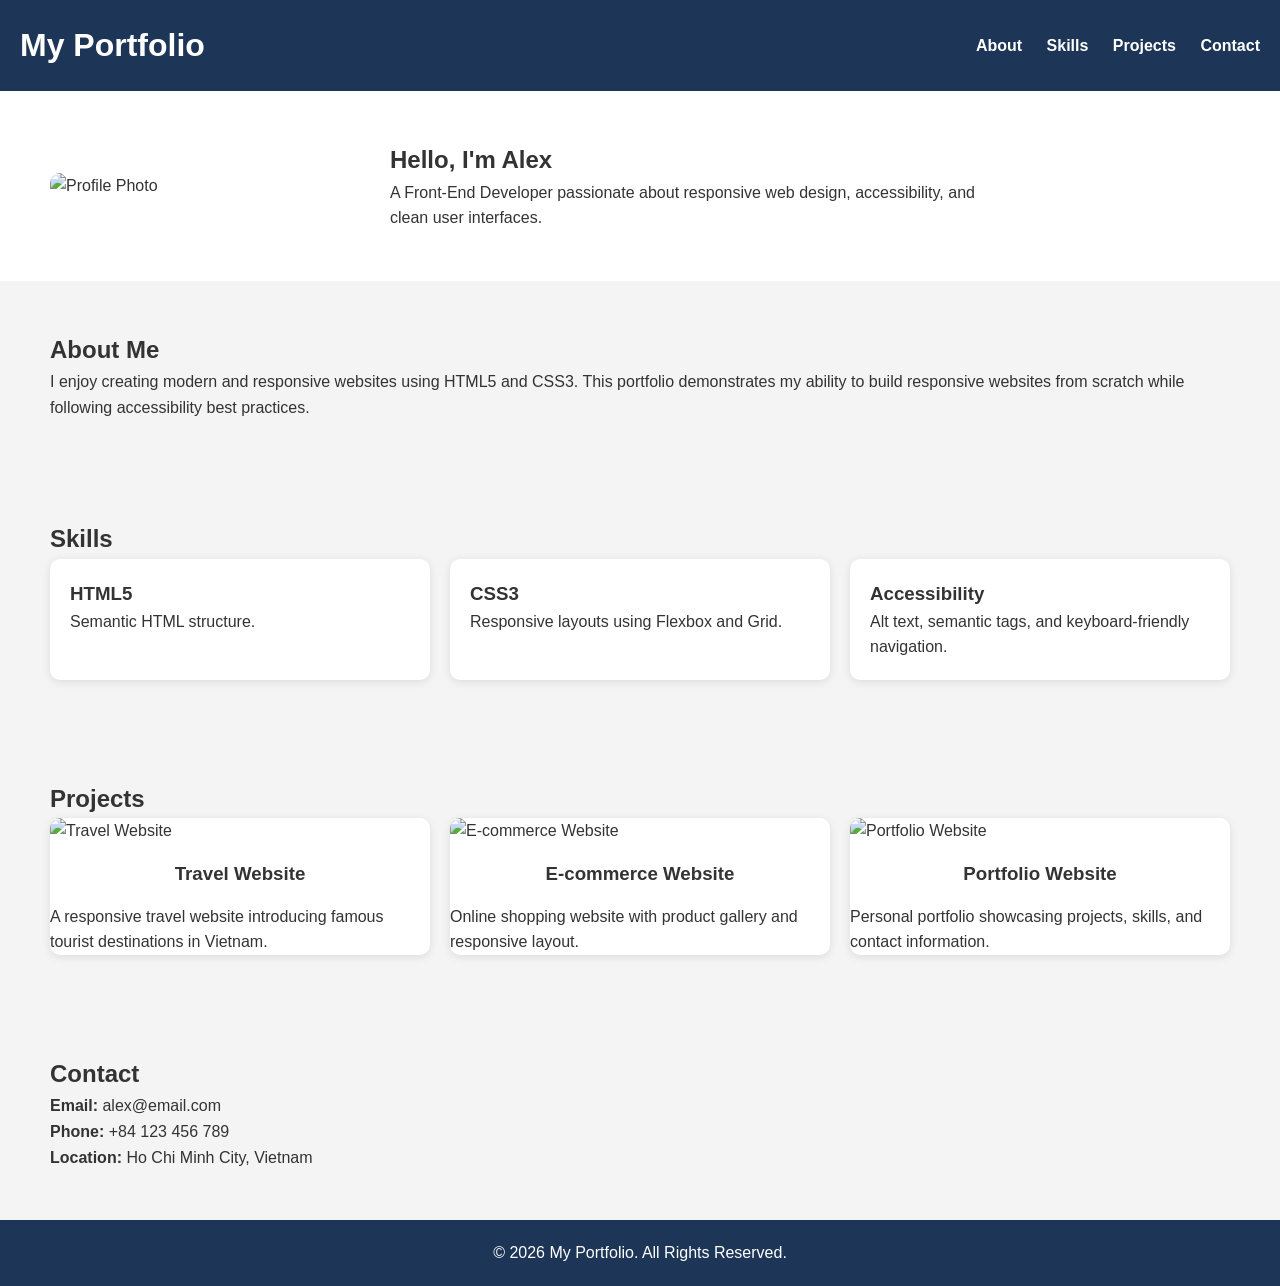
==== index.html @ 63d30df0 "Add files via upload" ====
<!DOCTYPE html>
<html lang="en">

<head>
    <meta charset="UTF-8">
    <meta name="viewport" content="width=device-width, initial-scale=1.0">
    <title>My Portfolio</title>

    <link rel="stylesheet" href="style.css">
</head>

<body>

    <!-- Header -->
    <header>

        <h1>My Portfolio</h1>

        <nav>
            <a href="#about">About</a>
            <a href="#skills">Skills</a>
            <a href="#projects">Projects</a>
            <a href="#contact">Contact</a>
        </nav>

    </header>

    <!-- Hero Section -->
    <section class="hero">

        <img src="https://picsum.photos/id/1005/400/400" alt="Profile Photo">

        <div>

            <h2>Hello, I'm Alex</h2>

            <p>
                A Front-End Developer passionate about responsive web design,
                accessibility, and clean user interfaces.
            </p>

        </div>

    </section>

    <!-- About -->
    <section id="about">

        <h2>About Me</h2>

        <p>
            I enjoy creating modern and responsive websites using HTML5 and CSS3.
            This portfolio demonstrates my ability to build responsive websites
            from scratch while following accessibility best practices.
        </p>

    </section>

    <!-- Skills -->
    <section id="skills">

        <h2>Skills</h2>

        <div class="cards">

            <div class="card">
                <h3>HTML5</h3>
                <p>Semantic HTML structure.</p>
            </div>

            <div class="card">
                <h3>CSS3</h3>
                <p>Responsive layouts using Flexbox and Grid.</p>
            </div>

            <div class="card">
                <h3>Accessibility</h3>
                <p>Alt text, semantic tags, and keyboard-friendly navigation.</p>
            </div>

        </div>

    </section>

    <!-- Projects -->
    <section id="projects">

        <h2>Projects</h2>

        <div class="gallery">

            <div class="project">

                <img src="https://picsum.photos/id/1043/600/400"
                    alt="Travel Website">

                <h3>Travel Website</h3>

                <p>
                    A responsive travel website introducing famous tourist
                    destinations in Vietnam.
                </p>

            </div>

            <div class="project">

                <img src="https://picsum.photos/id/180/600/400"
                    alt="E-commerce Website">

                <h3>E-commerce Website</h3>

                <p>
                    Online shopping website with product gallery and responsive
                    layout.
                </p>

            </div>

            <div class="project">

                <img src="https://picsum.photos/id/48/600/400"
                    alt="Portfolio Website">

                <h3>Portfolio Website</h3>

                <p>
                    Personal portfolio showcasing projects, skills, and contact
                    information.
                </p>

            </div>

        </div>

    </section>

    <!-- Contact -->
    <section id="contact">

        <h2>Contact</h2>

        <p><strong>Email:</strong> alex@email.com</p>

        <p><strong>Phone:</strong> +84 123 456 789</p>

        <p><strong>Location:</strong> Ho Chi Minh City, Vietnam</p>

    </section>

    <!-- Footer -->
    <footer>

        <p>© 2026 My Portfolio. All Rights Reserved.</p>

    </footer>

</body>

</html>
---- style.css ----
*{
margin:0;
padding:0;
box-sizing:border-box;
font-family:Arial,sans-serif;
}

body{
background:#f4f4f4;
color:#333;
line-height:1.6;
}

header{
background:#1d3557;
color:white;
padding:20px;
display:flex;
justify-content:space-between;
align-items:center;
flex-wrap:wrap;
}

nav a{
color:white;
text-decoration:none;
margin-left:20px;
font-weight:bold;
}

.hero{
display:flex;
align-items:center;
gap:40px;
padding:50px;
background:white;
}

.hero img{
width:300px;
border-radius:10px;
}

.hero div{
max-width:600px;
}

section{
padding:50px;
}

.cards{
display:flex;
gap:20px;
flex-wrap:wrap;
}

.card{
background:white;
padding:20px;
flex:1;
min-width:220px;
border-radius:10px;
box-shadow:0 2px 8px rgba(0,0,0,.1);
}

.gallery{
display:flex;
gap:20px;
flex-wrap:wrap;
}

.project{
background:white;
flex:1;
min-width:250px;
border-radius:10px;
overflow:hidden;
box-shadow:0 2px 8px rgba(0,0,0,.1);
}

.project img{
width:100%;
height:220px;
object-fit:cover;
}

.project h3{
padding:15px;
text-align:center;
}

footer{
background:#1d3557;
color:white;
text-align:center;
padding:20px;
}

@media screen and (max-width:768px){

header{
flex-direction:column;
}

nav{
margin-top:15px;
}

.hero{
flex-direction:column;
text-align:center;
padding:30px;
}

.hero img{
width:220px;
}

.cards{
flex-direction:column;
}

.gallery{
flex-direction:column;
}

}

@media screen and (min-width:769px) and (max-width:1024px){

.hero{
padding:40px;
}

.cards{
justify-content:center;
}

}

@media (prefers-reduced-motion: reduce){

*{
scroll-behavior:auto;
transition:none;
animation:none;
}

}

@media (prefers-color-scheme: dark){

body{
background:#222;
color:white;
}

section,
.card,
.project,
.hero{
background:#333;
color:white;
}

}
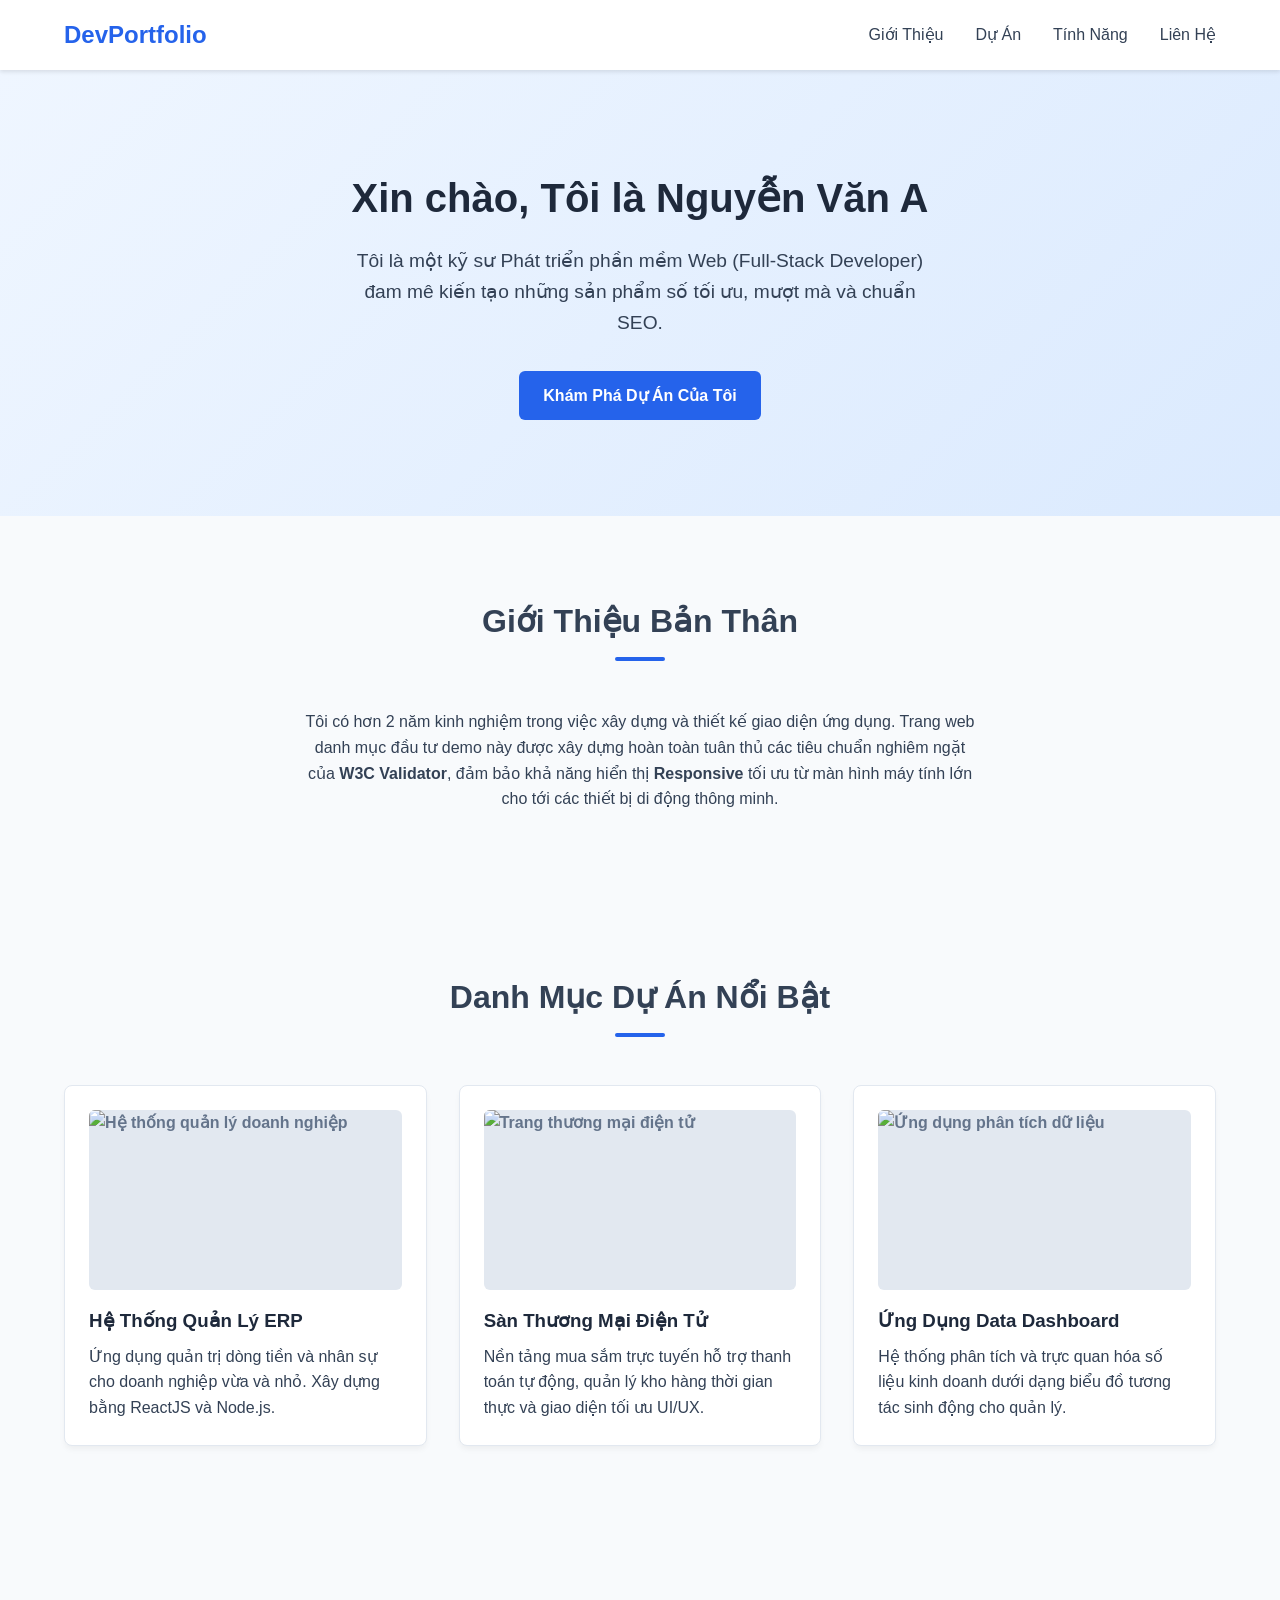
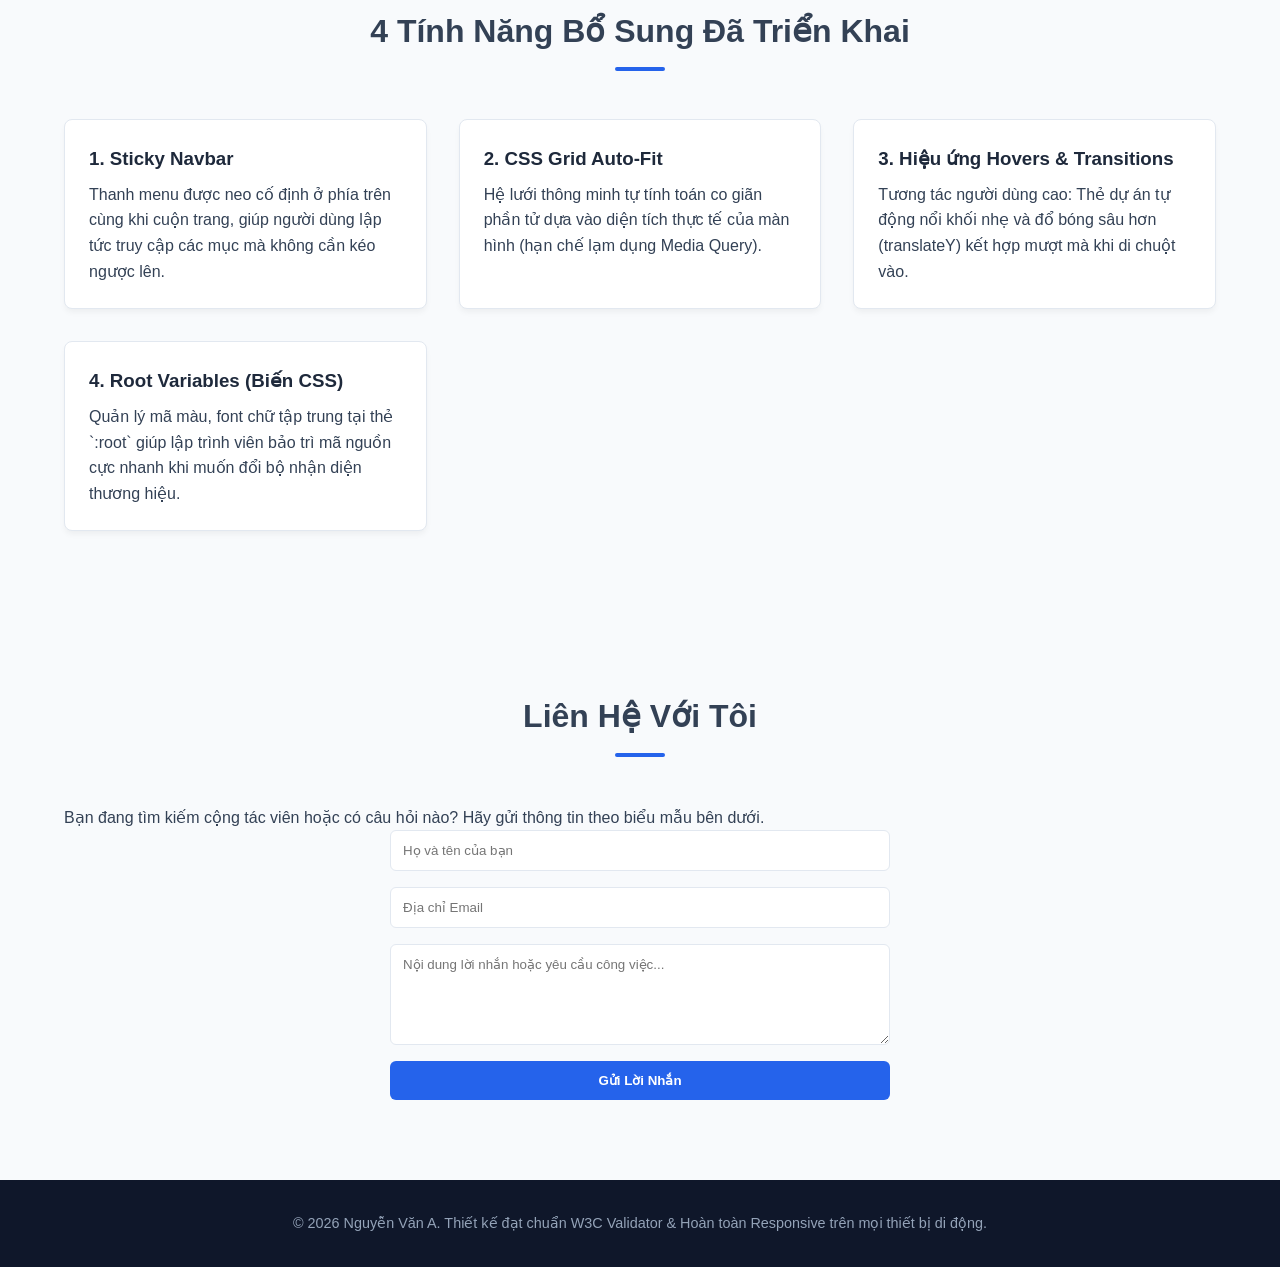
==== commit 5f260b77: "Add files via upload" ====
--- a/index.html
+++ b/index.html
@@ -1,160 +1,111 @@
 <!DOCTYPE html>
-<html lang="en">
-
+<html lang="vi">
 <head>
     <meta charset="UTF-8">
     <meta name="viewport" content="width=device-width, initial-scale=1.0">
-    <title>My Portfolio</title>
-
+    <title>Nguyễn Văn A - Portfolio Demo</title>
     <link rel="stylesheet" href="style.css">
 </head>
-
 <body>
 
-    <!-- Header -->
-    <header>
-
-        <h1>My Portfolio</h1>
-
+    <!-- TÍNH NĂNG BỔ SUNG 1: Thanh điều hướng cố định (Sticky Navigation) -->
+    <header class="navbar">
+        <div class="logo">DevPortfolio</div>
         <nav>
-            <a href="#about">About</a>
-            <a href="#skills">Skills</a>
-            <a href="#projects">Projects</a>
-            <a href="#contact">Contact</a>
+            <ul class="nav-links">
+                <li><a href="#about">Giới Thiệu</a></li>
+                <li><a href="#portfolio">Dự Án</a></li>
+                <li><a href="#features">Tính Năng</a></li>
+                <li><a href="#contact">Liên Hệ</a></li>
+            </ul>
         </nav>
-
     </header>
 
     <!-- Hero Section -->
     <section class="hero">
-
-        <img src="https://picsum.photos/id/1005/400/400" alt="Profile Photo">
-
-        <div>
-
-            <h2>Hello, I'm Alex</h2>
-
-            <p>
-                A Front-End Developer passionate about responsive web design,
-                accessibility, and clean user interfaces.
-            </p>
-
+        <div class="hero-content">
+            <h1>Xin chào, Tôi là Nguyễn Văn A</h1>
+            <p>Tôi là một kỹ sư Phát triển phần mềm Web (Full-Stack Developer) đam mê kiến tạo những sản phẩm số tối ưu, mượt mà và chuẩn SEO.</p>
+            <a href="#portfolio" class="btn">Khám Phá Dự Án Của Tôi</a>
         </div>
-
     </section>
 
-    <!-- About -->
-    <section id="about">
-
-        <h2>About Me</h2>
-
-        <p>
-            I enjoy creating modern and responsive websites using HTML5 and CSS3.
-            This portfolio demonstrates my ability to build responsive websites
-            from scratch while following accessibility best practices.
-        </p>
-
+    <!-- About Section -->
+    <section id="about" class="about-section">
+        <h2>Giới Thiệu Bản Thân</h2>
+        <p>Tôi có hơn 2 năm kinh nghiệm trong việc xây dựng và thiết kế giao diện ứng dụng. Trang web danh mục đầu tư demo này được xây dựng hoàn toàn tuân thủ các tiêu chuẩn nghiêm ngặt của <strong>W3C Validator</strong>, đảm bảo khả năng hiển thị <strong>Responsive</strong> tối ưu từ màn hình máy tính lớn cho tới các thiết bị di động thông minh.</p>
     </section>
 
-    <!-- Skills -->
-    <section id="skills">
-
-        <h2>Skills</h2>
-
-        <div class="cards">
-
-            <div class="card">
-                <h3>HTML5</h3>
-                <p>Semantic HTML structure.</p>
+    <!-- Portfolio Section -->
+    <section id="portfolio" class="portfolio-section">
+        <h2>Danh Mục Dự Án Nổi Bật</h2>
+        
+        <!-- TÍNH NĂNG BỔ SUNG 2: Bố cục Grid linh hoạt tự động co giãn không cần media query phức tạp -->
+        <div class="portfolio-grid">
+            
+            <!-- Dự án 1 -->
+            <div class="portfolio-item">
+                <img src="https://images.unsplash.com/photo-1460925895917-afdab827c52f?w=600&auto=format&fit=crop&q=80" alt="Hệ thống quản lý doanh nghiệp" class="placeholder-image" style="width:100%; object-fit:cover;">
+                <h3>Hệ Thống Quản Lý ERP</h3>
+                <p>Ứng dụng quản trị dòng tiền và nhân sự cho doanh nghiệp vừa và nhỏ. Xây dựng bằng ReactJS và Node.js.</p>
             </div>
-
-            <div class="card">
-                <h3>CSS3</h3>
-                <p>Responsive layouts using Flexbox and Grid.</p>
+            
+            <!-- Dự án 2 -->
+            <div class="portfolio-item">
+                <img src="https://images.unsplash.com/photo-1519389950473-47ba0277781c?w=600&auto=format&fit=crop&q=80" alt="Trang thương mại điện tử" class="placeholder-image" style="width:100%; object-fit:cover;">
+                <h3>Sàn Thương Mại Điện Tử</h3>
+                <p>Nền tảng mua sắm trực tuyến hỗ trợ thanh toán tự động, quản lý kho hàng thời gian thực và giao diện tối ưu UI/UX.</p>
             </div>
-
-            <div class="card">
-                <h3>Accessibility</h3>
-                <p>Alt text, semantic tags, and keyboard-friendly navigation.</p>
+            
+            <!-- Dự án 3 -->
+            <div class="portfolio-item">
+                <img src="https://images.unsplash.com/photo-1551288049-bebda4e38f71?w=600&auto=format&fit=crop&q=80" alt="Ứng dụng phân tích dữ liệu" class="placeholder-image" style="width:100%; object-fit:cover;">
+                <h3>Ứng Dụng Data Dashboard</h3>
+                <p>Hệ thống phân tích và trực quan hóa số liệu kinh doanh dưới dạng biểu đồ tương tác sinh động cho quản lý.</p>
             </div>
-
+            
         </div>
-
     </section>
 
-    <!-- Projects -->
-    <section id="projects">
-
-        <h2>Projects</h2>
-
-        <div class="gallery">
-
-            <div class="project">
-
-                <img src="https://picsum.photos/id/1043/600/400"
-                    alt="Travel Website">
-
-                <h3>Travel Website</h3>
-
-                <p>
-                    A responsive travel website introducing famous tourist
-                    destinations in Vietnam.
-                </p>
-
+    <!-- Features Section -->
+    <section id="features" class="features-section">
+        <h2>4 Tính Năng Bổ Sung Đã Triển Khai</h2>
+        <div class="features-list">
+            <div class="feature-card">
+                <h3>1. Sticky Navbar</h3>
+                <p>Thanh menu được neo cố định ở phía trên cùng khi cuộn trang, giúp người dùng lập tức truy cập các mục mà không cần kéo ngược lên.</p>
             </div>
-
-            <div class="project">
-
-                <img src="https://picsum.photos/id/180/600/400"
-                    alt="E-commerce Website">
-
-                <h3>E-commerce Website</h3>
-
-                <p>
-                    Online shopping website with product gallery and responsive
-                    layout.
-                </p>
-
+            <div class="feature-card">
+                <h3>2. CSS Grid Auto-Fit</h3>
+                <p>Hệ lưới thông minh tự tính toán co giãn phần tử dựa vào diện tích thực tế của màn hình (hạn chế lạm dụng Media Query).</p>
             </div>
-
-            <div class="project">
-
-                <img src="https://picsum.photos/id/48/600/400"
-                    alt="Portfolio Website">
-
-                <h3>Portfolio Website</h3>
-
-                <p>
-                    Personal portfolio showcasing projects, skills, and contact
-                    information.
-                </p>
-
+            <div class="feature-card">
+                <h3>3. Hiệu ứng Hovers & Transitions</h3>
+                <p>Tương tác người dùng cao: Thẻ dự án tự động nổi khối nhẹ và đổ bóng sâu hơn (translateY) kết hợp mượt mà khi di chuột vào.</p>
             </div>
-
+            <div class="feature-card">
+                <h3>4. Root Variables (Biến CSS)</h3>
+                <p>Quản lý mã màu, font chữ tập trung tại thẻ `:root` giúp lập trình viên bảo trì mã nguồn cực nhanh khi muốn đổi bộ nhận diện thương hiệu.</p>
+            </div>
         </div>
-
     </section>
 
-    <!-- Contact -->
-    <section id="contact">
-
-        <h2>Contact</h2>
-
-        <p><strong>Email:</strong> alex@email.com</p>
-
-        <p><strong>Phone:</strong> +84 123 456 789</p>
-
-        <p><strong>Location:</strong> Ho Chi Minh City, Vietnam</p>
-
+    <!-- Contact Section -->
+    <section id="contact" class="contact-section">
+        <h2>Liên Hệ Với Tôi</h2>
+        <p>Bạn đang tìm kiếm cộng tác viên hoặc có câu hỏi nào? Hãy gửi thông tin theo biểu mẫu bên dưới.</p>
+        <form class="contact-form" onsubmit="event.preventDefault(); alert('Hệ thống gửi tin nhắn Demo hoạt động thành công!');">
+            <input type="text" placeholder="Họ và tên của bạn" required>
+            <input type="email" placeholder="Địa chỉ Email" required>
+            <textarea placeholder="Nội dung lời nhắn hoặc yêu cầu công việc..." rows="5" required></textarea>
+            <button type="submit" class="btn">Gửi Lời Nhắn</button>
+        </form>
     </section>
 
     <!-- Footer -->
     <footer>
-
-        <p>© 2026 My Portfolio. All Rights Reserved.</p>
-
+        <p>&copy; 2026 Nguyễn Văn A. Thiết kế đạt chuẩn W3C Validator & Hoàn toàn Responsive trên mọi thiết bị di động.</p>
     </footer>
 
 </body>
-
 </html>
--- a/style.css
+++ b/style.css
@@ -1,167 +1,222 @@
-*{
-margin:0;
-padding:0;
-box-sizing:border-box;
-font-family:Arial,sans-serif;
-}
-
-body{
-background:#f4f4f4;
-color:#333;
-line-height:1.6;
-}
-
-header{
-background:#1d3557;
-color:white;
-padding:20px;
-display:flex;
-justify-content:space-between;
-align-items:center;
-flex-wrap:wrap;
-}
-
-nav a{
-color:white;
-text-decoration:none;
-margin-left:20px;
-font-weight:bold;
-}
-
-.hero{
-display:flex;
-align-items:center;
-gap:40px;
-padding:50px;
-background:white;
-}
-
-.hero img{
-width:300px;
-border-radius:10px;
-}
-
-.hero div{
-max-width:600px;
-}
-
-section{
-padding:50px;
-}
-
-.cards{
-display:flex;
-gap:20px;
-flex-wrap:wrap;
-}
-
-.card{
-background:white;
-padding:20px;
-flex:1;
-min-width:220px;
-border-radius:10px;
-box-shadow:0 2px 8px rgba(0,0,0,.1);
-}
-
-.gallery{
-display:flex;
-gap:20px;
-flex-wrap:wrap;
-}
-
-.project{
-background:white;
-flex:1;
-min-width:250px;
-border-radius:10px;
-overflow:hidden;
-box-shadow:0 2px 8px rgba(0,0,0,.1);
-}
-
-.project img{
-width:100%;
-height:220px;
-object-fit:cover;
-}
-
-.project h3{
-padding:15px;
-text-align:center;
-}
-
-footer{
-background:#1d3557;
-color:white;
-text-align:center;
-padding:20px;
-}
-
-@media screen and (max-width:768px){
-
-header{
-flex-direction:column;
-}
-
-nav{
-margin-top:15px;
-}
-
-.hero{
-flex-direction:column;
-text-align:center;
-padding:30px;
-}
-
-.hero img{
-width:220px;
-}
-
-.cards{
-flex-direction:column;
-}
-
-.gallery{
-flex-direction:column;
-}
-
-}
-
-@media screen and (min-width:769px) and (max-width:1024px){
-
-.hero{
-padding:40px;
-}
-
-.cards{
-justify-content:center;
-}
-
-}
-
-@media (prefers-reduced-motion: reduce){
-
-*{
-scroll-behavior:auto;
-transition:none;
-animation:none;
-}
-
-}
-
-@media (prefers-color-scheme: dark){
-
-body{
-background:#222;
-color:white;
-}
-
-section,
-.card,
-.project,
-.hero{
-background:#333;
-color:white;
-}
-
+/* TÍNH NĂNG BỔ SUNG 4: Sử dụng Biến CSS (Variables) để quản lý màu sắc trang nhã */
+:root {
+    --primary-color: #2563eb;
+    --secondary-color: #1e40af;
+    --bg-color: #f8fafc;
+    --text-color: #334155;
+    --card-bg: #ffffff;
+    --border-color: #e2e8f0;
+}
+
+/* Khởi tạo cơ bản */
+* {
+    margin: 0;
+    padding: 0;
+    box-sizing: border-box;
+}
+
+html {
+    scroll-behavior: smooth;
+    font-family: 'Segoe UI', Tahoma, Geneva, Verdana, sans-serif;
+    color: var(--text-color);
+    background-color: var(--bg-color);
+}
+
+body {
+    line-height: 1.6;
+}
+
+/* TÍNH NĂNG BỔ SUNG 1: Thanh điều hướng cố định (Sticky Navbar) */
+.navbar {
+    position: sticky;
+    top: 0;
+    z-index: 1000;
+    background-color: var(--card-bg);
+    display: flex;
+    justify-content: space-between;
+    align-items: center;
+    padding: 1rem 5%;
+    box-shadow: 0 2px 4px rgba(0,0,0,0.1);
+}
+
+.navbar .logo {
+    font-size: 1.5rem;
+    font-weight: bold;
+    color: var(--primary-color);
+}
+
+.nav-links {
+    display: flex;
+    list-style: none;
+}
+
+.nav-links li {
+    margin-left: 2rem;
+}
+
+.nav-links a {
+    text-decoration: none;
+    color: var(--text-color);
+    font-weight: 500;
+    transition: color 0.3s ease;
+}
+
+/* TÍNH NĂNG BỔ SUNG 3: Hiệu ứng hover cho liên kết */
+.nav-links a:hover {
+    color: var(--primary-color);
+}
+
+/* Hero Section */
+.hero {
+    background: linear-gradient(135deg, #eff6ff 0%, #dbeafe 100%);
+    padding: 6rem 5%;
+    text-align: center;
+}
+
+.hero h1 {
+    font-size: 2.5rem;
+    margin-bottom: 1rem;
+    color: #1e293b;
+}
+
+.hero p {
+    font-size: 1.2rem;
+    margin-bottom: 2rem;
+    max-width: 600px;
+    margin-left: auto;
+    margin-right: auto;
+}
+
+.btn {
+    display: inline-block;
+    background-color: var(--primary-color);
+    color: white;
+    padding: 0.75rem 1.5rem;
+    text-decoration: none;
+    border-radius: 6px;
+    border: none;
+    cursor: pointer;
+    font-weight: 600;
+    transition: transform 0.2s, background-color 0.3s;
+}
+
+/* TÍNH NĂNG BỔ SUNG 3: Hiệu ứng Hover cho nút bấm */
+.btn:hover {
+    background-color: var(--secondary-color);
+    transform: translateY(-2px);
+}
+
+/* Các Section chung */
+section {
+    padding: 5rem 5%;
+}
+
+section h2 {
+    text-align: center;
+    font-size: 2rem;
+    margin-bottom: 3rem;
+    position: relative;
+}
+
+section h2::after {
+    content: '';
+    display: block;
+    width: 50px;
+    height: 4px;
+    background-color: var(--primary-color);
+    margin: 10px auto 0 auto;
+    border-radius: 2px;
+}
+
+/* About Section */
+.about-section {
+    text-align: center;
+    max-width: 800px;
+    margin: 0 auto;
+}
+
+/* TÍNH NĂNG BỔ SUNG 2: Bố cục Lưới Portfolio thông minh (Grid Auto-fit) */
+.portfolio-grid, .features-list {
+    display: grid;
+    grid-template-columns: repeat(auto-fit, minmax(280px, 1fr));
+    gap: 2rem;
+}
+
+.portfolio-item, .feature-card {
+    background-color: var(--card-bg);
+    border: 1px solid var(--border-color);
+    border-radius: 8px;
+    padding: 1.5rem;
+    box-shadow: 0 4px 6px -1px rgba(0,0,0,0.05);
+    transition: transform 0.3s, box-shadow 0.3s;
+}
+
+/* TÍNH NĂNG BỔ SUNG 3: Hiệu ứng Hover cho các thẻ */
+.portfolio-item:hover, .feature-card:hover {
+    transform: translateY(-5px);
+    box-shadow: 0 10px 15px -3px rgba(0,0,0,0.1);
+}
+
+.placeholder-image {
+    background-color: #e2e8f0;
+    height: 180px;
+    display: flex;
+    align-items: center;
+    justify-content: center;
+    border-radius: 6px;
+    margin-bottom: 1rem;
+    color: #64748b;
+    font-weight: bold;
+}
+
+.portfolio-item h3, .feature-card h3 {
+    margin-bottom: 0.5rem;
+    color: #1e293b;
+}
+
+/* Contact Section */
+.contact-form {
+    max-width: 500px;
+    margin: 0 auto;
+    display: flex;
+    flex-direction: column;
+    gap: 1rem;
+}
+
+.contact-form input, .contact-form textarea {
+    width: 100%;
+    padding: 0.75rem;
+    border: 1px solid var(--border-color);
+    border-radius: 6px;
+    outline: none;
+    font-family: inherit;
+}
+
+.contact-form input:focus, .contact-form textarea:focus {
+    border-color: var(--primary-color);
+}
+
+/* Footer */
+footer {
+    background-color: #0f172a;
+    color: #94a3b8;
+    text-align: center;
+    padding: 2rem 5%;
+    font-size: 0.9rem;
+}
+
+/* --- ĐÁP ỨNG TIÊU CHÍ RESPONSIVE (Media Queries) --- */
+@media (max-width: 768px) {
+    .navbar {
+        flex-direction: column;
+        gap: 1rem;
+    }
+    
+    .nav-links li {
+        margin: 0 1rem;
+    }
+    
+    .hero h1 {
+        font-size: 2rem;
+    }
 }
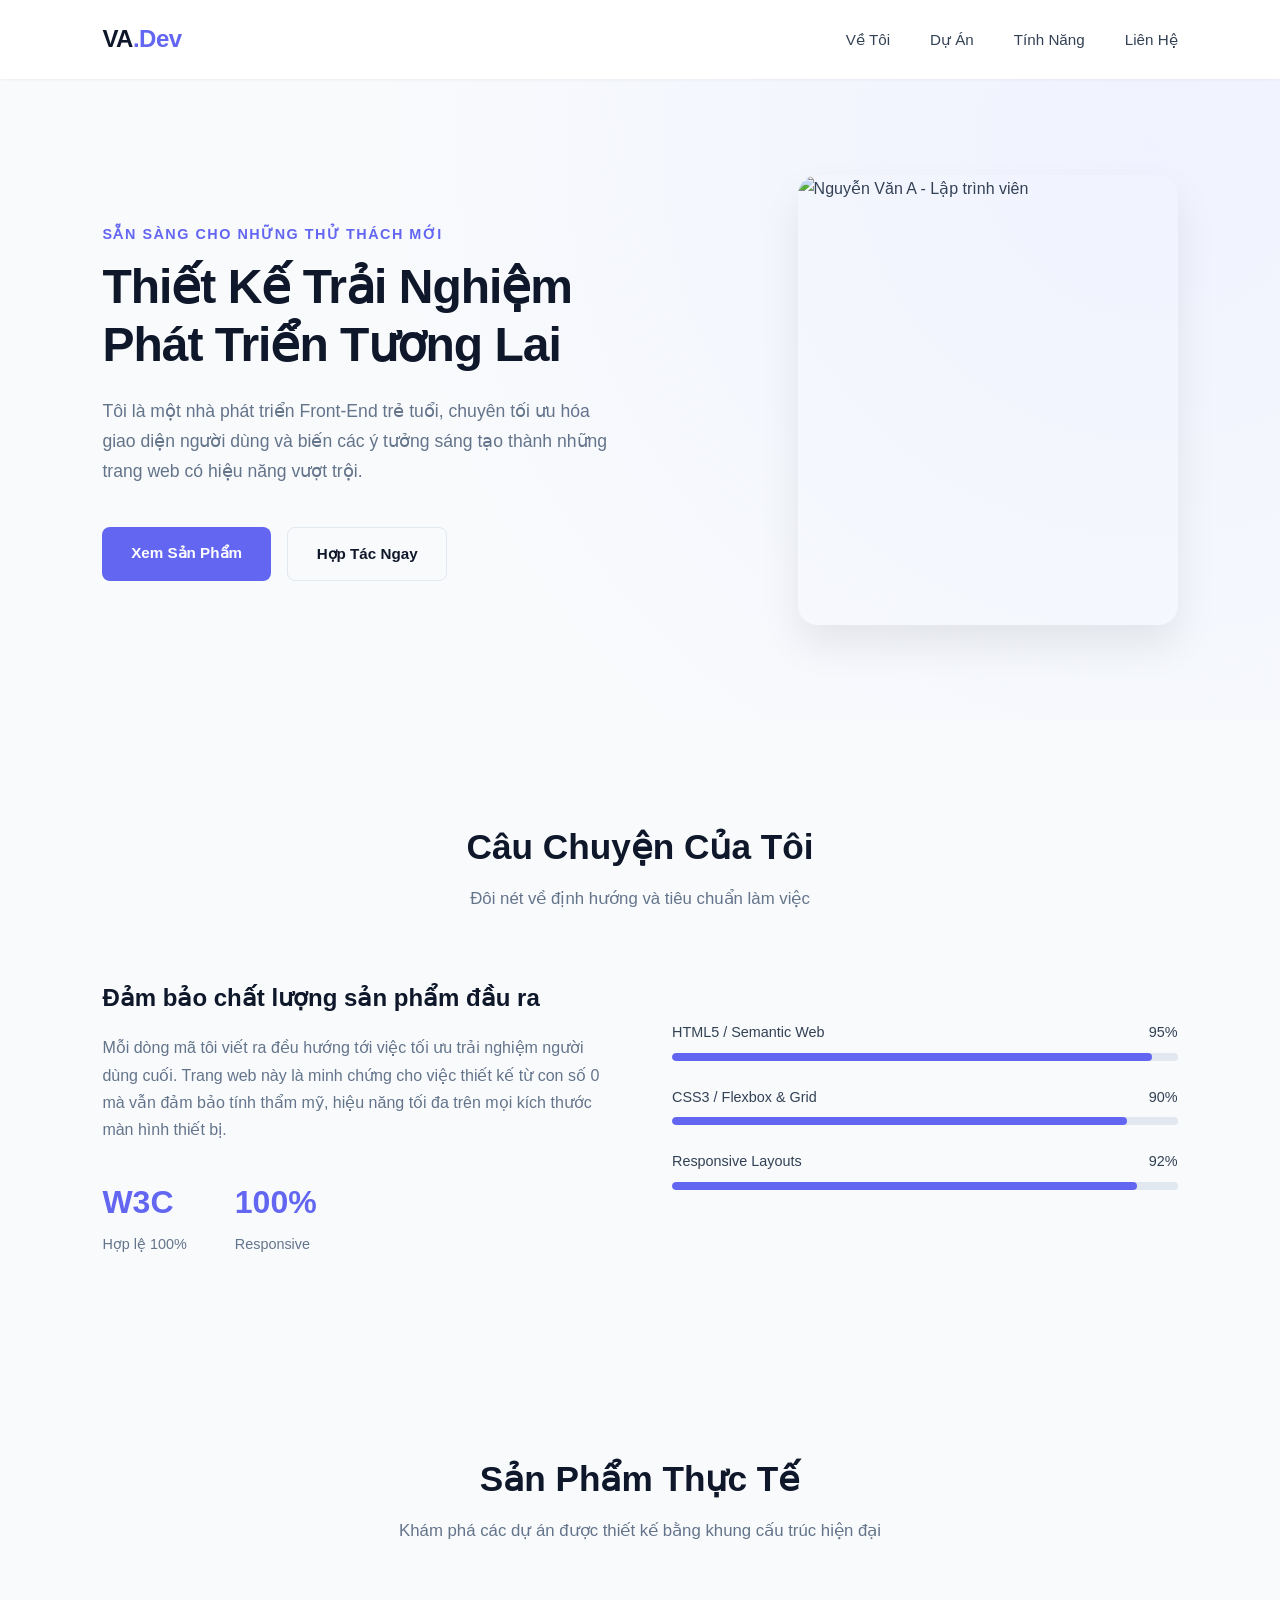
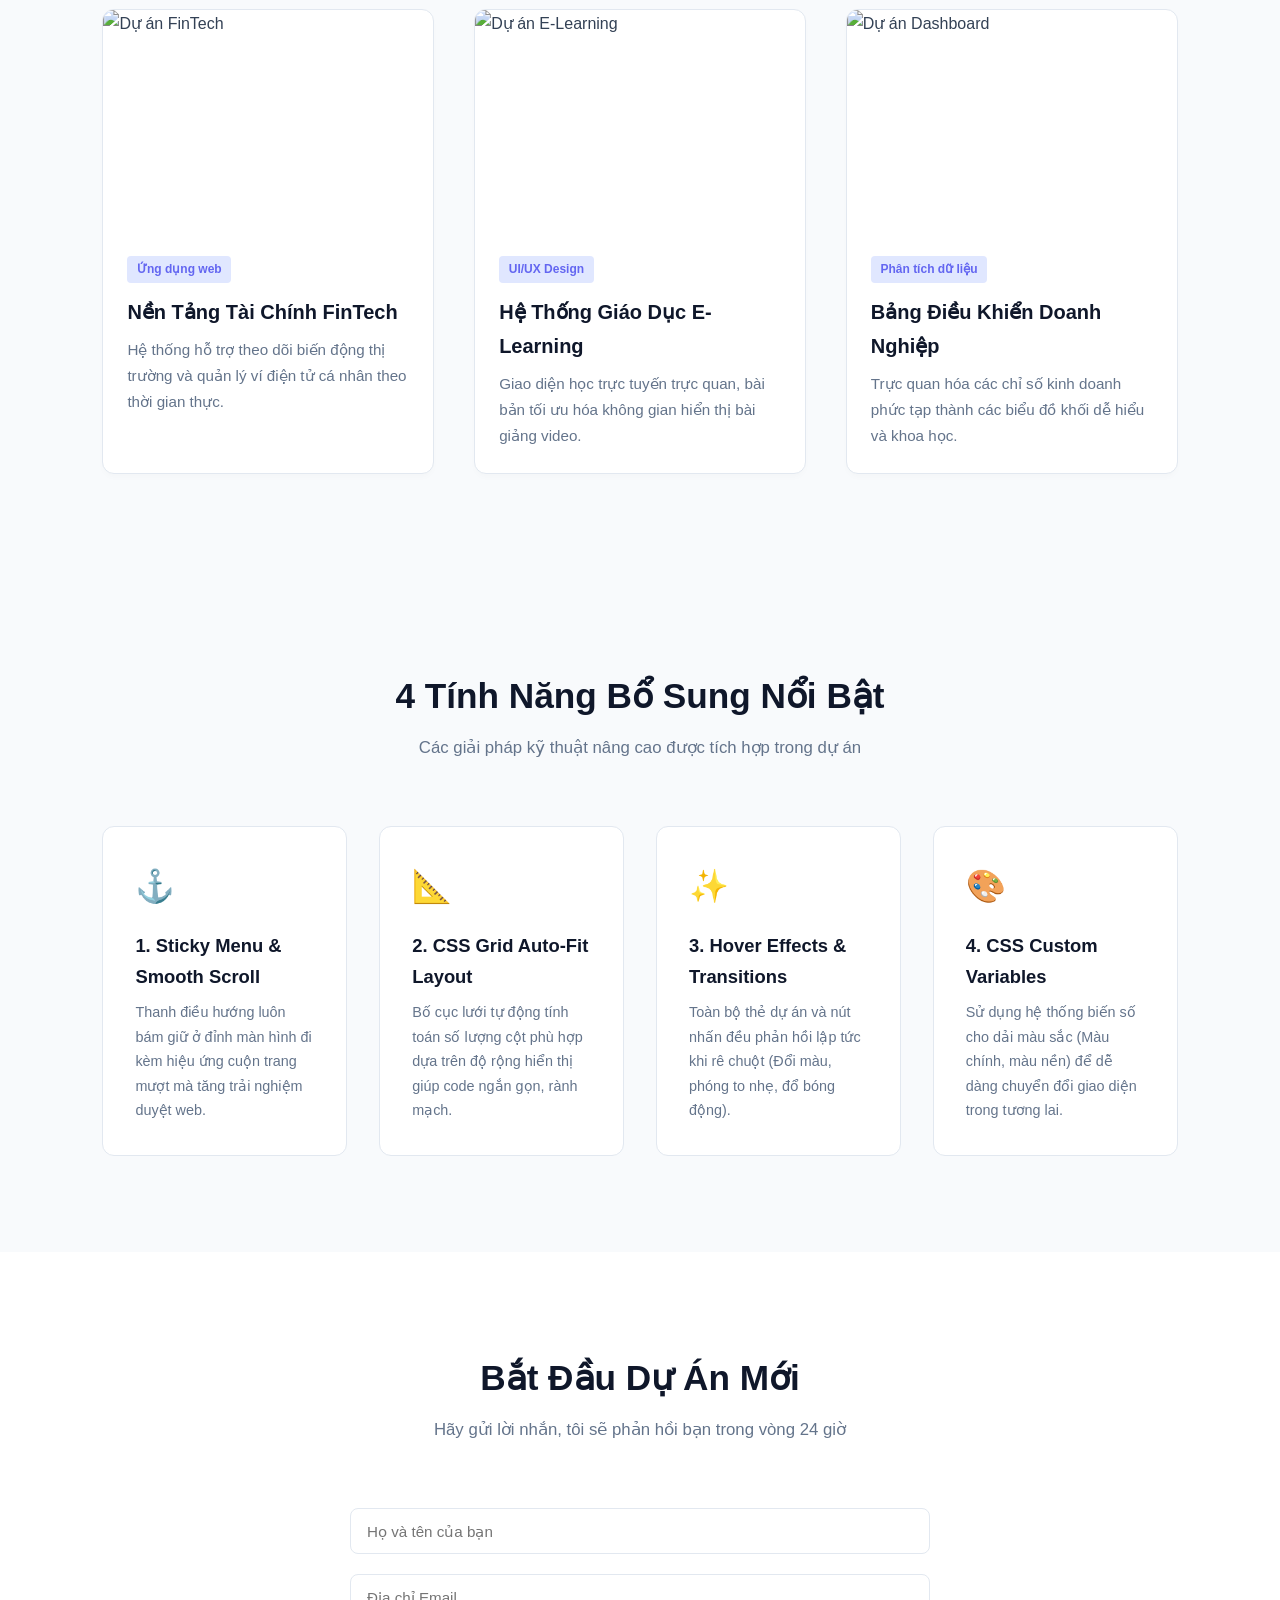
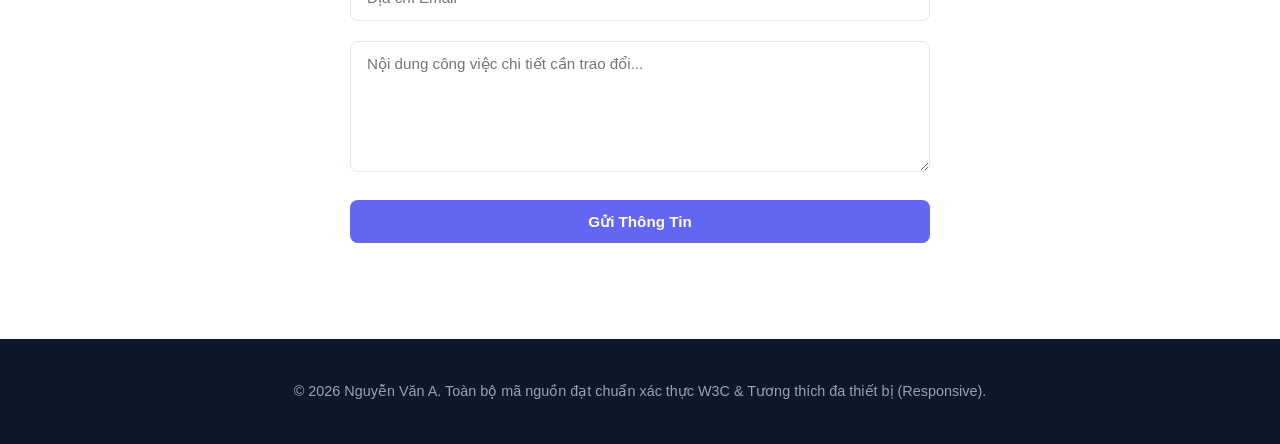
==== commit fdff8746: "Add files via upload" ====
--- a/index.html
+++ b/index.html
@@ -3,17 +3,16 @@
 <head>
     <meta charset="UTF-8">
     <meta name="viewport" content="width=device-width, initial-scale=1.0">
-    <title>Nguyễn Văn A - Portfolio Demo</title>
+    <title>Nguyễn Văn A | Portfolio & Sản Phẩm Sáng Tạo</title>
     <link rel="stylesheet" href="style.css">
 </head>
 <body>
 
-    <!-- TÍNH NĂNG BỔ SUNG 1: Thanh điều hướng cố định (Sticky Navigation) -->
     <header class="navbar">
-        <div class="logo">DevPortfolio</div>
+        <div class="logo">VA<span>.Dev</span></div>
         <nav>
             <ul class="nav-links">
-                <li><a href="#about">Giới Thiệu</a></li>
+                <li><a href="#about">Về Tôi</a></li>
                 <li><a href="#portfolio">Dự Án</a></li>
                 <li><a href="#features">Tính Năng</a></li>
                 <li><a href="#contact">Liên Hệ</a></li>
@@ -21,90 +20,154 @@
         </nav>
     </header>
 
-    <!-- Hero Section -->
     <section class="hero">
-        <div class="hero-content">
-            <h1>Xin chào, Tôi là Nguyễn Văn A</h1>
-            <p>Tôi là một kỹ sư Phát triển phần mềm Web (Full-Stack Developer) đam mê kiến tạo những sản phẩm số tối ưu, mượt mà và chuẩn SEO.</p>
-            <a href="#portfolio" class="btn">Khám Phá Dự Án Của Tôi</a>
-        </div>
-    </section>
-
-    <!-- About Section -->
-    <section id="about" class="about-section">
-        <h2>Giới Thiệu Bản Thân</h2>
-        <p>Tôi có hơn 2 năm kinh nghiệm trong việc xây dựng và thiết kế giao diện ứng dụng. Trang web danh mục đầu tư demo này được xây dựng hoàn toàn tuân thủ các tiêu chuẩn nghiêm ngặt của <strong>W3C Validator</strong>, đảm bảo khả năng hiển thị <strong>Responsive</strong> tối ưu từ màn hình máy tính lớn cho tới các thiết bị di động thông minh.</p>
-    </section>
-
-    <!-- Portfolio Section -->
-    <section id="portfolio" class="portfolio-section">
-        <h2>Danh Mục Dự Án Nổi Bật</h2>
-        
-        <!-- TÍNH NĂNG BỔ SUNG 2: Bố cục Grid linh hoạt tự động co giãn không cần media query phức tạp -->
-        <div class="portfolio-grid">
-            
-            <!-- Dự án 1 -->
-            <div class="portfolio-item">
-                <img src="https://images.unsplash.com/photo-1460925895917-afdab827c52f?w=600&auto=format&fit=crop&q=80" alt="Hệ thống quản lý doanh nghiệp" class="placeholder-image" style="width:100%; object-fit:cover;">
-                <h3>Hệ Thống Quản Lý ERP</h3>
-                <p>Ứng dụng quản trị dòng tiền và nhân sự cho doanh nghiệp vừa và nhỏ. Xây dựng bằng ReactJS và Node.js.</p>
+        <div class="hero-container">
+            <div class="hero-text">
+                <span class="subtitle">Sẵn sàng cho những thử thách mới</span>
+                <h1>Thiết Kế Trải Nghiệm<br>Phát Triển Tương Lai</h1>
+                <p>Tôi là một nhà phát triển Front-End trẻ tuổi, chuyên tối ưu hóa giao diện người dùng và biến các ý tưởng sáng tạo thành những trang web có hiệu năng vượt trội.</p>
+                <div class="hero-btns">
+                    <a href="#portfolio" class="btn btn-primary">Xem Sản Phẩm</a>
+                    <a href="#contact" class="btn btn-secondary">Hợp Tác Ngay</a>
+                </div>
             </div>
-            
-            <!-- Dự án 2 -->
-            <div class="portfolio-item">
-                <img src="https://images.unsplash.com/photo-1519389950473-47ba0277781c?w=600&auto=format&fit=crop&q=80" alt="Trang thương mại điện tử" class="placeholder-image" style="width:100%; object-fit:cover;">
-                <h3>Sàn Thương Mại Điện Tử</h3>
-                <p>Nền tảng mua sắm trực tuyến hỗ trợ thanh toán tự động, quản lý kho hàng thời gian thực và giao diện tối ưu UI/UX.</p>
-            </div>
-            
-            <!-- Dự án 3 -->
-            <div class="portfolio-item">
-                <img src="https://images.unsplash.com/photo-1551288049-bebda4e38f71?w=600&auto=format&fit=crop&q=80" alt="Ứng dụng phân tích dữ liệu" class="placeholder-image" style="width:100%; object-fit:cover;">
-                <h3>Ứng Dụng Data Dashboard</h3>
-                <p>Hệ thống phân tích và trực quan hóa số liệu kinh doanh dưới dạng biểu đồ tương tác sinh động cho quản lý.</p>
-            </div>
-            
-        </div>
-    </section>
-
-    <!-- Features Section -->
-    <section id="features" class="features-section">
-        <h2>4 Tính Năng Bổ Sung Đã Triển Khai</h2>
-        <div class="features-list">
-            <div class="feature-card">
-                <h3>1. Sticky Navbar</h3>
-                <p>Thanh menu được neo cố định ở phía trên cùng khi cuộn trang, giúp người dùng lập tức truy cập các mục mà không cần kéo ngược lên.</p>
-            </div>
-            <div class="feature-card">
-                <h3>2. CSS Grid Auto-Fit</h3>
-                <p>Hệ lưới thông minh tự tính toán co giãn phần tử dựa vào diện tích thực tế của màn hình (hạn chế lạm dụng Media Query).</p>
-            </div>
-            <div class="feature-card">
-                <h3>3. Hiệu ứng Hovers & Transitions</h3>
-                <p>Tương tác người dùng cao: Thẻ dự án tự động nổi khối nhẹ và đổ bóng sâu hơn (translateY) kết hợp mượt mà khi di chuột vào.</p>
-            </div>
-            <div class="feature-card">
-                <h3>4. Root Variables (Biến CSS)</h3>
-                <p>Quản lý mã màu, font chữ tập trung tại thẻ `:root` giúp lập trình viên bảo trì mã nguồn cực nhanh khi muốn đổi bộ nhận diện thương hiệu.</p>
+            <div class="hero-image-wrapper">
+                <img src="https://images.unsplash.com/photo-1534528741775-53994a69daeb?w=600&auto=format&fit=crop&q=80" alt="Nguyễn Văn A - Lập trình viên" class="hero-img">
             </div>
         </div>
     </section>
 
-    <!-- Contact Section -->
-    <section id="contact" class="contact-section">
-        <h2>Liên Hệ Với Tôi</h2>
-        <p>Bạn đang tìm kiếm cộng tác viên hoặc có câu hỏi nào? Hãy gửi thông tin theo biểu mẫu bên dưới.</p>
-        <form class="contact-form" onsubmit="event.preventDefault(); alert('Hệ thống gửi tin nhắn Demo hoạt động thành công!');">
-            <input type="text" placeholder="Họ và tên của bạn" required>
-            <input type="email" placeholder="Địa chỉ Email" required>
-            <textarea placeholder="Nội dung lời nhắn hoặc yêu cầu công việc..." rows="5" required></textarea>
-            <button type="submit" class="btn">Gửi Lời Nhắn</button>
+    <section id="about" class="about">
+        <div class="section-title">
+            <h2>Câu Chuyện Của Tôi</h2>
+            <p>Đôi nét về định hướng và tiêu chuẩn làm việc</p>
+        </div>
+        <div class="about-grid">
+            <div class="about-text">
+                <h3>Đảm bảo chất lượng sản phẩm đầu ra</h3>
+                <p>Mỗi dòng mã tôi viết ra đều hướng tới việc tối ưu trải nghiệm người dùng cuối. Trang web này là minh chứng cho việc thiết kế từ con số 0 mà vẫn đảm bảo tính thẩm mỹ, hiệu năng tối đa trên mọi kích thước màn hình thiết bị.</p>
+                <div class="stats-group">
+                    <div class="stat-item">
+                        <span class="stat-num">W3C</span>
+                        <span class="stat-label">Hợp lệ 100%</span>
+                    </div>
+                    <div class="stat-item">
+                        <span class="stat-num">100%</span>
+                        <span class="stat-label">Responsive</span>
+                    </div>
+                </div>
+            </div>
+            <div class="about-skills">
+                <div class="skill-bar">
+                    <div class="skill-info"><span>HTML5 / Semantic Web</span><span>95%</span></div>
+                    <div class="bar"><div class="progress" style="width: 95%;"></div></div>
+                </div>
+                <div class="skill-bar">
+                    <div class="skill-info"><span>CSS3 / Flexbox & Grid</span><span>90%</span></div>
+                    <div class="bar"><div class="progress" style="width: 90%;"></div></div>
+                </div>
+                <div class="skill-bar">
+                    <div class="skill-info"><span>Responsive Layouts</span><span>92%</span></div>
+                    <div class="bar"><div class="progress" style="width: 92%;"></div></div>
+                </div>
+            </div>
+        </div>
+    </section>
+
+    <section id="portfolio" class="portfolio">
+        <div class="section-title">
+            <h2>Sản Phẩm Thực Tế</h2>
+            <p>Khám phá các dự án được thiết kế bằng khung cấu trúc hiện đại</p>
+        </div>
+
+        <div class="portfolio-grid">
+            <div class="portfolio-card">
+                <div class="card-img-box">
+                    <img src="https://images.unsplash.com/photo-1460925895917-afdab827c52f?w=600&auto=format&fit=crop&q=80" alt="Dự án FinTech">
+                </div>
+                <div class="card-content">
+                    <span class="card-tag">Ứng dụng web</span>
+                    <h3>Nền Tảng Tài Chính FinTech</h3>
+                    <p>Hệ thống hỗ trợ theo dõi biến động thị trường và quản lý ví điện tử cá nhân theo thời gian thực.</p>
+                </div>
+            </div>
+
+            <div class="portfolio-card">
+                <div class="card-img-box">
+                    <img src="https://images.unsplash.com/photo-1507238691740-187a5b1d37b8?w=600&auto=format&fit=crop&q=80" alt="Dự án E-Learning">
+                </div>
+                <div class="card-content">
+                    <span class="card-tag">UI/UX Design</span>
+                    <h3>Hệ Thống Giáo Dục E-Learning</h3>
+                    <p>Giao diện học trực tuyến trực quan, bài bản tối ưu hóa không gian hiển thị bài giảng video.</p>
+                </div>
+            </div>
+
+            <div class="portfolio-card">
+                <div class="card-img-box">
+                    <img src="https://images.unsplash.com/photo-1551288049-bebda4e38f71?w=600&auto=format&fit=crop&q=80" alt="Dự án Dashboard">
+                </div>
+                <div class="card-content">
+                    <span class="card-tag">Phân tích dữ liệu</span>
+                    <h3>Bảng Điều Khiển Doanh Nghiệp</h3>
+                    <p>Trực quan hóa các chỉ số kinh doanh phức tạp thành các biểu đồ khối dễ hiểu và khoa học.</p>
+                </div>
+            </div>
+        </div>
+    </section>
+
+    <section id="features" class="features">
+        <div class="section-title">
+            <h2>4 Tính Năng Bổ Sung Nổi Bật</h2>
+            <p>Các giải pháp kỹ thuật nâng cao được tích hợp trong dự án</p>
+        </div>
+        <div class="features-grid">
+            <div class="feature-box">
+                <div class="feature-icon">⚓</div>
+                <h3>1. Sticky Menu & Smooth Scroll</h3>
+                <p>Thanh điều hướng luôn bám giữ ở đỉnh màn hình đi kèm hiệu ứng cuộn trang mượt mà tăng trải nghiệm duyệt web.</p>
+            </div>
+            <div class="feature-box">
+                <div class="feature-icon">📐</div>
+                <h3>2. CSS Grid Auto-Fit Layout</h3>
+                <p>Bố cục lưới tự động tính toán số lượng cột phù hợp dựa trên độ rộng hiển thị giúp code ngắn gọn, rành mạch.</p>
+            </div>
+            <div class="feature-box">
+                <div class="feature-icon">✨</div>
+                <h3>3. Hover Effects & Transitions</h3>
+                <p>Toàn bộ thẻ dự án và nút nhấn đều phản hồi lập tức khi rê chuột (Đổi màu, phóng to nhẹ, đổ bóng động).</p>
+            </div>
+            <div class="feature-box">
+                <div class="feature-icon">🎨</div>
+                <h3>4. CSS Custom Variables</h3>
+                <p>Sử dụng hệ thống biến số cho dải màu sắc (Màu chính, màu nền) để dễ dàng chuyển đổi giao diện trong tương lai.</p>
+            </div>
+        </div>
+    </section>
+
+    <section id="contact" class="contact">
+        <div class="section-title">
+            <h2>Bắt Đầu Dự Án Mới</h2>
+            <p>Hãy gửi lời nhắn, tôi sẽ phản hồi bạn trong vòng 24 giờ</p>
+        </div>
+        <form class="contact-form" onsubmit="event.preventDefault(); alert('Cảm ơn bạn! Tin nhắn demo đã được gửi thành công.');">
+            <div class="form-group">
+                <input type="text" placeholder="Họ và tên của bạn" required>
+            </div>
+            <div class="form-group">
+                <input type="email" placeholder="Địa chỉ Email" required>
+            </div>
+            <div class="form-group">
+                <textarea placeholder="Nội dung công việc chi tiết cần trao đổi..." rows="6" required></textarea>
+            </div>
+            <button type="submit" class="btn btn-primary btn-block">Gửi Thông Tin</button>
         </form>
     </section>
 
-    <!-- Footer -->
     <footer>
-        <p>&copy; 2026 Nguyễn Văn A. Thiết kế đạt chuẩn W3C Validator & Hoàn toàn Responsive trên mọi thiết bị di động.</p>
+        <div class="footer-content">
+            <p>&copy; 2026 Nguyễn Văn A. Toàn bộ mã nguồn đạt chuẩn xác thực W3C & Tương thích đa thiết bị (Responsive).</p>
+        </div>
     </footer>
 
 </body>
--- a/style.css
+++ b/style.css
@@ -1,14 +1,19 @@
-/* TÍNH NĂNG BỔ SUNG 4: Sử dụng Biến CSS (Variables) để quản lý màu sắc trang nhã */
+/* ==========================================
+   TÍNH NĂNG 4: HỆ THỐNG BIẾN SỐ CSS (CSS CUSTOM VARIABLES)
+   ========================================== */
 :root {
-    --primary-color: #2563eb;
-    --secondary-color: #1e40af;
-    --bg-color: #f8fafc;
-    --text-color: #334155;
-    --card-bg: #ffffff;
+    --primary-color: #6366f1;       /* Màu tím nhạt hiện đại */
+    --primary-hover: #4f46e5;
+    --dark-color: #0f172a;          /* Màu đen xanh thanh lịch */
+    --text-main: #334155;           /* Chữ xám đậm dễ đọc */
+    --text-muted: #64748b;          /* Chữ phụ xám nhạt */
+    --bg-light: #f8fafc;            /* Nền sáng dịu mắt */
+    --bg-card: #ffffff;             /* Nền của các khối hộp */
     --border-color: #e2e8f0;
-}
-
-/* Khởi tạo cơ bản */
+    --transition-speed: 0.3s;
+}
+
+/* Khởi tạo Reset CSS */
 * {
     margin: 0;
     padding: 0;
@@ -16,32 +21,40 @@
 }
 
 html {
-    scroll-behavior: smooth;
-    font-family: 'Segoe UI', Tahoma, Geneva, Verdana, sans-serif;
-    color: var(--text-color);
-    background-color: var(--bg-color);
+    scroll-behavior: smooth; /* TÍNH NĂNG 1: Cuộn mượt mà */
+    font-family: -apple-system, BlinkMacSystemFont, "Segoe UI", Roboto, sans-serif;
+    color: var(--text-main);
+    background-color: var(--bg-light);
 }
 
 body {
-    line-height: 1.6;
-}
-
-/* TÍNH NĂNG BỔ SUNG 1: Thanh điều hướng cố định (Sticky Navbar) */
+    line-height: 1.7;
+}
+
+/* ==========================================
+   TÍNH NĂNG 1: POSITION STICKY NAVBAR
+   ========================================== */
 .navbar {
     position: sticky;
     top: 0;
-    z-index: 1000;
-    background-color: var(--card-bg);
+    background-color: rgba(255, 255, 255, 0.95);
+    backdrop-filter: blur(8px);
     display: flex;
     justify-content: space-between;
     align-items: center;
-    padding: 1rem 5%;
-    box-shadow: 0 2px 4px rgba(0,0,0,0.1);
+    padding: 1.2rem 8%;
+    box-shadow: 0 1px 3px rgba(0,0,0,0.05);
+    z-index: 9999;
 }
 
 .navbar .logo {
     font-size: 1.5rem;
-    font-weight: bold;
+    font-weight: 800;
+    color: var(--dark-color);
+    letter-spacing: -0.5px;
+}
+
+.navbar .logo span {
     color: var(--primary-color);
 }
 
@@ -51,172 +64,391 @@
 }
 
 .nav-links li {
-    margin-left: 2rem;
+    margin-left: 2.5rem;
 }
 
 .nav-links a {
     text-decoration: none;
-    color: var(--text-color);
+    color: var(--text-main);
     font-weight: 500;
-    transition: color 0.3s ease;
-}
-
-/* TÍNH NĂNG BỔ SUNG 3: Hiệu ứng hover cho liên kết */
+    font-size: 0.95rem;
+    transition: color var(--transition-speed);
+}
+
+/* TÍNH NĂNG 3: HOVER CHO MENU LIÊN KẾT */
 .nav-links a:hover {
     color: var(--primary-color);
 }
 
-/* Hero Section */
+/* Hero Section Giao Diện Bắt Mắt */
 .hero {
-    background: linear-gradient(135deg, #eff6ff 0%, #dbeafe 100%);
-    padding: 6rem 5%;
-    text-align: center;
-}
-
-.hero h1 {
-    font-size: 2.5rem;
-    margin-bottom: 1rem;
-    color: #1e293b;
-}
-
-.hero p {
-    font-size: 1.2rem;
-    margin-bottom: 2rem;
-    max-width: 600px;
-    margin-left: auto;
-    margin-right: auto;
-}
-
+    padding: 6rem 8%;
+    background: radial-gradient(circle at 90% 10%, #f0f3ff 0%, var(--bg-light) 60%);
+}
+
+.hero-container {
+    display: flex;
+    align-items: center;
+    justify-content: space-between;
+    gap: 2rem;
+}
+
+.hero-text {
+    flex: 1;
+}
+
+.hero-text .subtitle {
+    display: inline-block;
+    color: var(--primary-color);
+    font-weight: 600;
+    font-size: 0.9rem;
+    text-transform: uppercase;
+    letter-spacing: 1.5px;
+    margin-bottom: 0.75rem;
+}
+
+.hero-text h1 {
+    font-size: 3rem;
+    color: var(--dark-color);
+    line-height: 1.2;
+    margin-bottom: 1.5rem;
+    letter-spacing: -1px;
+}
+
+.hero-text p {
+    font-size: 1.1rem;
+    color: var(--text-muted);
+    margin-bottom: 2.5rem;
+    max-width: 520px;
+}
+
+.hero-btns {
+    display: flex;
+    gap: 1rem;
+}
+
+/* Nút Bấm Chuẩn UI */
 .btn {
     display: inline-block;
+    padding: 0.8rem 1.8rem;
+    font-weight: 600;
+    text-decoration: none;
+    border-radius: 8px;
+    font-size: 0.95rem;
+    transition: all var(--transition-speed);
+    cursor: pointer;
+}
+
+.btn-primary {
     background-color: var(--primary-color);
     color: white;
-    padding: 0.75rem 1.5rem;
-    text-decoration: none;
-    border-radius: 6px;
     border: none;
-    cursor: pointer;
+}
+
+/* TÍNH NĂNG 3: HOVER HIỆU ỨNG NÚT */
+.btn-primary:hover {
+    background-color: var(--primary-hover);
+    transform: translateY(-2px);
+    box-shadow: 0 4px 12px rgba(99, 102, 241, 0.3);
+}
+
+.btn-secondary {
+    background-color: transparent;
+    color: var(--dark-color);
+    border: 1px solid var(--border-color);
+}
+
+.btn-secondary:hover {
+    background-color: rgba(0,0,0,0.02);
+    border-color: var(--dark-color);
+}
+
+.hero-image-wrapper {
+    flex: 1;
+    display: flex;
+    justify-content: flex-end;
+}
+
+.hero-img {
+    width: 380px;
+    height: 450px;
+    object-fit: cover;
+    border-radius: 20px;
+    box-shadow: 0 20px 40px rgba(0,0,0,0.08);
+}
+
+/* Các tiêu đề Section chung */
+section {
+    padding: 6rem 8%;
+}
+
+.section-title {
+    text-align: center;
+    margin-bottom: 4rem;
+}
+
+.section-title h2 {
+    font-size: 2.2rem;
+    color: var(--dark-color);
+    margin-bottom: 0.5rem;
+}
+
+.section-title p {
+    color: var(--text-muted);
+    font-size: 1.05rem;
+}
+
+/* About Section */
+.about-grid {
+    display: flex;
+    gap: 4rem;
+    align-items: center;
+}
+
+.about-text, .about-skills {
+    flex: 1;
+}
+
+.about-text h3 {
+    font-size: 1.5rem;
+    margin-bottom: 1rem;
+    color: var(--dark-color);
+}
+
+.about-text p {
+    color: var(--text-muted);
+    margin-bottom: 2rem;
+}
+
+.stats-group {
+    display: flex;
+    gap: 3rem;
+}
+
+.stat-item .stat-num {
+    display: block;
+    font-size: 2rem;
+    font-weight: 700;
+    color: var(--primary-color);
+}
+
+.stat-item .stat-label {
+    font-size: 0.9rem;
+    color: var(--text-muted);
+}
+
+/* Thanh hiển thị tiến độ kỹ năng (Skills) */
+.skill-bar {
+    margin-bottom: 1.5rem;
+}
+
+.skill-info {
+    display: flex;
+    justify-content: space-between;
+    font-weight: 500;
+    margin-bottom: 0.5rem;
+    font-size: 0.9rem;
+}
+
+.skill-bar .bar {
+    background-color: var(--border-color);
+    height: 8px;
+    border-radius: 4px;
+    overflow: hidden;
+}
+
+.skill-bar .progress {
+    background-color: var(--primary-color);
+    height: 100%;
+    border-radius: 4px;
+}
+
+/* ==========================================
+   TÍNH NĂNG 2: BỐ CỤC LƯỚI SMART CSS GRID
+   ========================================== */
+.portfolio-grid {
+    display: grid;
+    grid-template-columns: repeat(auto-fit, minmax(300px, 1fr));
+    gap: 2.5rem;
+}
+
+.portfolio-card {
+    background-color: var(--bg-card);
+    border-radius: 12px;
+    overflow: hidden;
+    border: 1px solid var(--border-color);
+    box-shadow: 0 4px 6px -1px rgba(0,0,0,0.02);
+    transition: transform var(--transition-speed), box-shadow var(--transition-speed);
+}
+
+/* TÍNH NĂNG 3: HOVER CARD PHÓNG TO VÀ ĐỔ BÓNG SÂU */
+.portfolio-card:hover {
+    transform: translateY(-6px);
+    box-shadow: 0 20px 25px -5px rgba(0,0,0,0.08);
+}
+
+.card-img-box {
+    height: 220px;
+    overflow: hidden;
+}
+
+.card-img-box img {
+    width: 100%;
+    height: 100%;
+    object-fit: cover;
+    transition: transform var(--transition-speed);
+}
+
+.portfolio-card:hover .card-img-box img {
+    transform: scale(1.05); /* Hiệu ứng zoom nhẹ ảnh khi hover */
+}
+
+.card-content {
+    padding: 1.5rem;
+}
+
+.card-tag {
+    display: inline-block;
+    font-size: 0.75rem;
+    background-color: #e0e7ff;
+    color: var(--primary-color);
+    padding: 0.2rem 0.6rem;
+    border-radius: 4px;
     font-weight: 600;
-    transition: transform 0.2s, background-color 0.3s;
-}
-
-/* TÍNH NĂNG BỔ SUNG 3: Hiệu ứng Hover cho nút bấm */
-.btn:hover {
-    background-color: var(--secondary-color);
-    transform: translateY(-2px);
-}
-
-/* Các Section chung */
-section {
-    padding: 5rem 5%;
-}
-
-section h2 {
-    text-align: center;
+    margin-bottom: 0.8rem;
+}
+
+.card-content h3 {
+    font-size: 1.25rem;
+    color: var(--dark-color);
+    margin-bottom: 0.5rem;
+}
+
+.card-content p {
+    color: var(--text-muted);
+    font-size: 0.95rem;
+}
+
+/* Features Boxes Section */
+.features-grid {
+    display: grid;
+    grid-template-columns: repeat(auto-fit, minmax(240px, 1fr));
+    gap: 2rem;
+}
+
+.feature-box {
+    background-color: var(--bg-card);
+    padding: 2rem;
+    border-radius: 12px;
+    border: 1px solid var(--border-color);
+    transition: border-color var(--transition-speed);
+}
+
+.feature-box:hover {
+    border-color: var(--primary-color);
+}
+
+.feature-icon {
     font-size: 2rem;
-    margin-bottom: 3rem;
-    position: relative;
-}
-
-section h2::after {
-    content: '';
-    display: block;
-    width: 50px;
-    height: 4px;
-    background-color: var(--primary-color);
-    margin: 10px auto 0 auto;
-    border-radius: 2px;
-}
-
-/* About Section */
-.about-section {
-    text-align: center;
-    max-width: 800px;
+    margin-bottom: 1rem;
+}
+
+.feature-box h3 {
+    font-size: 1.15rem;
+    color: var(--dark-color);
+    margin-bottom: 0.5rem;
+}
+
+.feature-box p {
+    color: var(--text-muted);
+    font-size: 0.9rem;
+}
+
+/* Contact Form Section */
+.contact {
+    background-color: var(--bg-card);
+}
+
+.contact-form {
+    max-width: 580px;
     margin: 0 auto;
 }
 
-/* TÍNH NĂNG BỔ SUNG 2: Bố cục Lưới Portfolio thông minh (Grid Auto-fit) */
-.portfolio-grid, .features-list {
-    display: grid;
-    grid-template-columns: repeat(auto-fit, minmax(280px, 1fr));
-    gap: 2rem;
-}
-
-.portfolio-item, .feature-card {
-    background-color: var(--card-bg);
+.form-group {
+    margin-bottom: 1.25rem;
+}
+
+.contact-form input, .contact-form textarea {
+    width: 100%;
+    padding: 0.85rem 1rem;
     border: 1px solid var(--border-color);
     border-radius: 8px;
-    padding: 1.5rem;
-    box-shadow: 0 4px 6px -1px rgba(0,0,0,0.05);
-    transition: transform 0.3s, box-shadow 0.3s;
-}
-
-/* TÍNH NĂNG BỔ SUNG 3: Hiệu ứng Hover cho các thẻ */
-.portfolio-item:hover, .feature-card:hover {
-    transform: translateY(-5px);
-    box-shadow: 0 10px 15px -3px rgba(0,0,0,0.1);
-}
-
-.placeholder-image {
-    background-color: #e2e8f0;
-    height: 180px;
-    display: flex;
-    align-items: center;
-    justify-content: center;
-    border-radius: 6px;
-    margin-bottom: 1rem;
-    color: #64748b;
-    font-weight: bold;
-}
-
-.portfolio-item h3, .feature-card h3 {
-    margin-bottom: 0.5rem;
-    color: #1e293b;
-}
-
-/* Contact Section */
-.contact-form {
-    max-width: 500px;
-    margin: 0 auto;
-    display: flex;
-    flex-direction: column;
-    gap: 1rem;
-}
-
-.contact-form input, .contact-form textarea {
-    width: 100%;
-    padding: 0.75rem;
-    border: 1px solid var(--border-color);
-    border-radius: 6px;
     outline: none;
     font-family: inherit;
+    font-size: 0.95rem;
+    transition: border-color var(--transition-speed);
 }
 
 .contact-form input:focus, .contact-form textarea:focus {
     border-color: var(--primary-color);
 }
 
-/* Footer */
+.btn-block {
+    width: 100%;
+    text-align: center;
+}
+
+/* Footer Section */
 footer {
-    background-color: #0f172a;
+    background-color: var(--dark-color);
     color: #94a3b8;
     text-align: center;
-    padding: 2rem 5%;
+    padding: 2.5rem 8%;
     font-size: 0.9rem;
 }
 
-/* --- ĐÁP ỨNG TIÊU CHÍ RESPONSIVE (Media Queries) --- */
-@media (max-width: 768px) {
+/* ==========================================
+   KIỂM CHỨNG TÍNH ĐÁP ỨNG (RESPONSIVE MEDIA QUERIES)
+   ========================================== */
+@media (max-width: 992px) {
+    .hero-container {
+        flex-direction: column;
+        text-align: center;
+    }
+    .hero-text p {
+        margin-left: auto;
+        margin-right: auto;
+    }
+    .hero-btns {
+        justify-content: center;
+    }
+    .hero-image-wrapper {
+        justify-content: center;
+    }
+    .hero-img {
+        width: 100%;
+        max-width: 340px;
+        height: 380px;
+    }
+    .about-grid {
+        flex-direction: column;
+        gap: 2.5rem;
+    }
+}
+
+@media (max-width: 600px) {
     .navbar {
         flex-direction: column;
         gap: 1rem;
-    }
-    
+        padding: 1rem;
+    }
     .nav-links li {
-        margin: 0 1rem;
-    }
-    
-    .hero h1 {
-        font-size: 2rem;
+        margin: 0 0.8rem;
+    }
+    .hero-text h1 {
+        font-size: 2.2rem;
+    }
+    section {
+        padding: 4rem 5%;
     }
 }
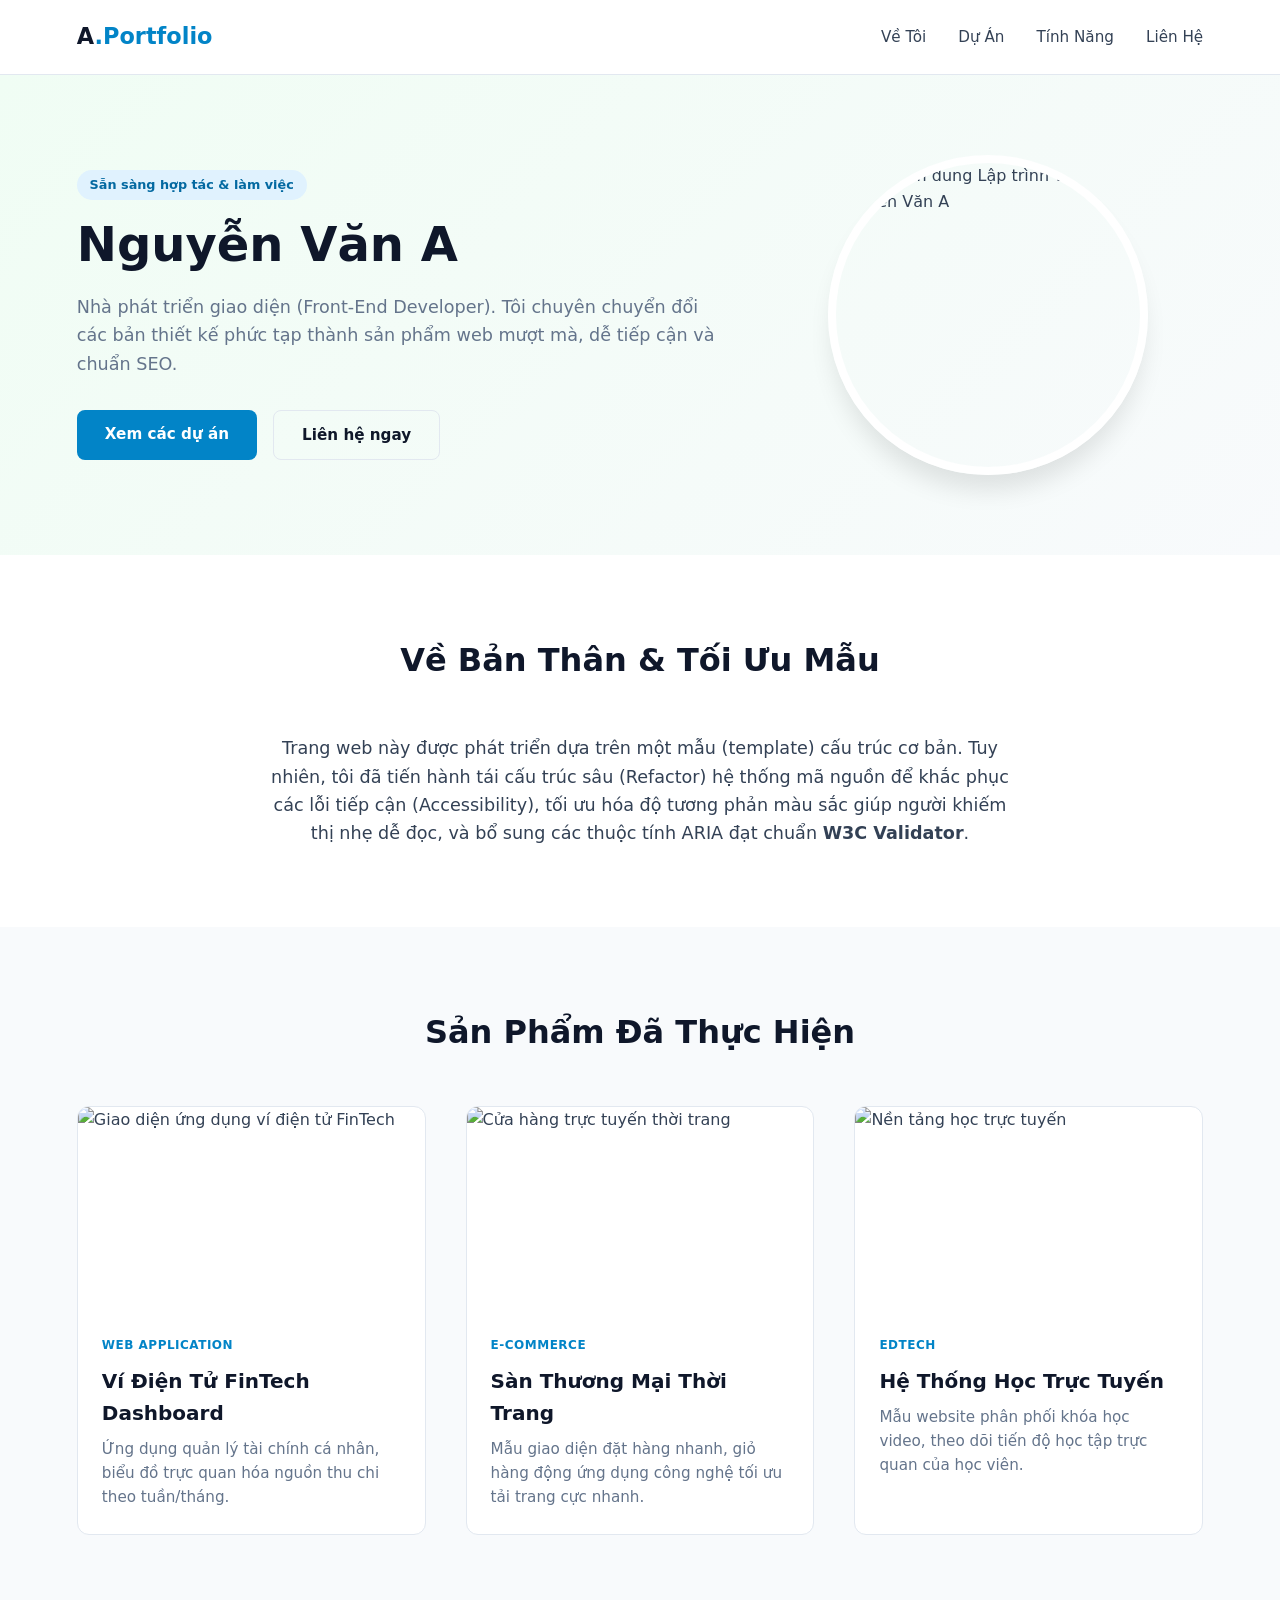
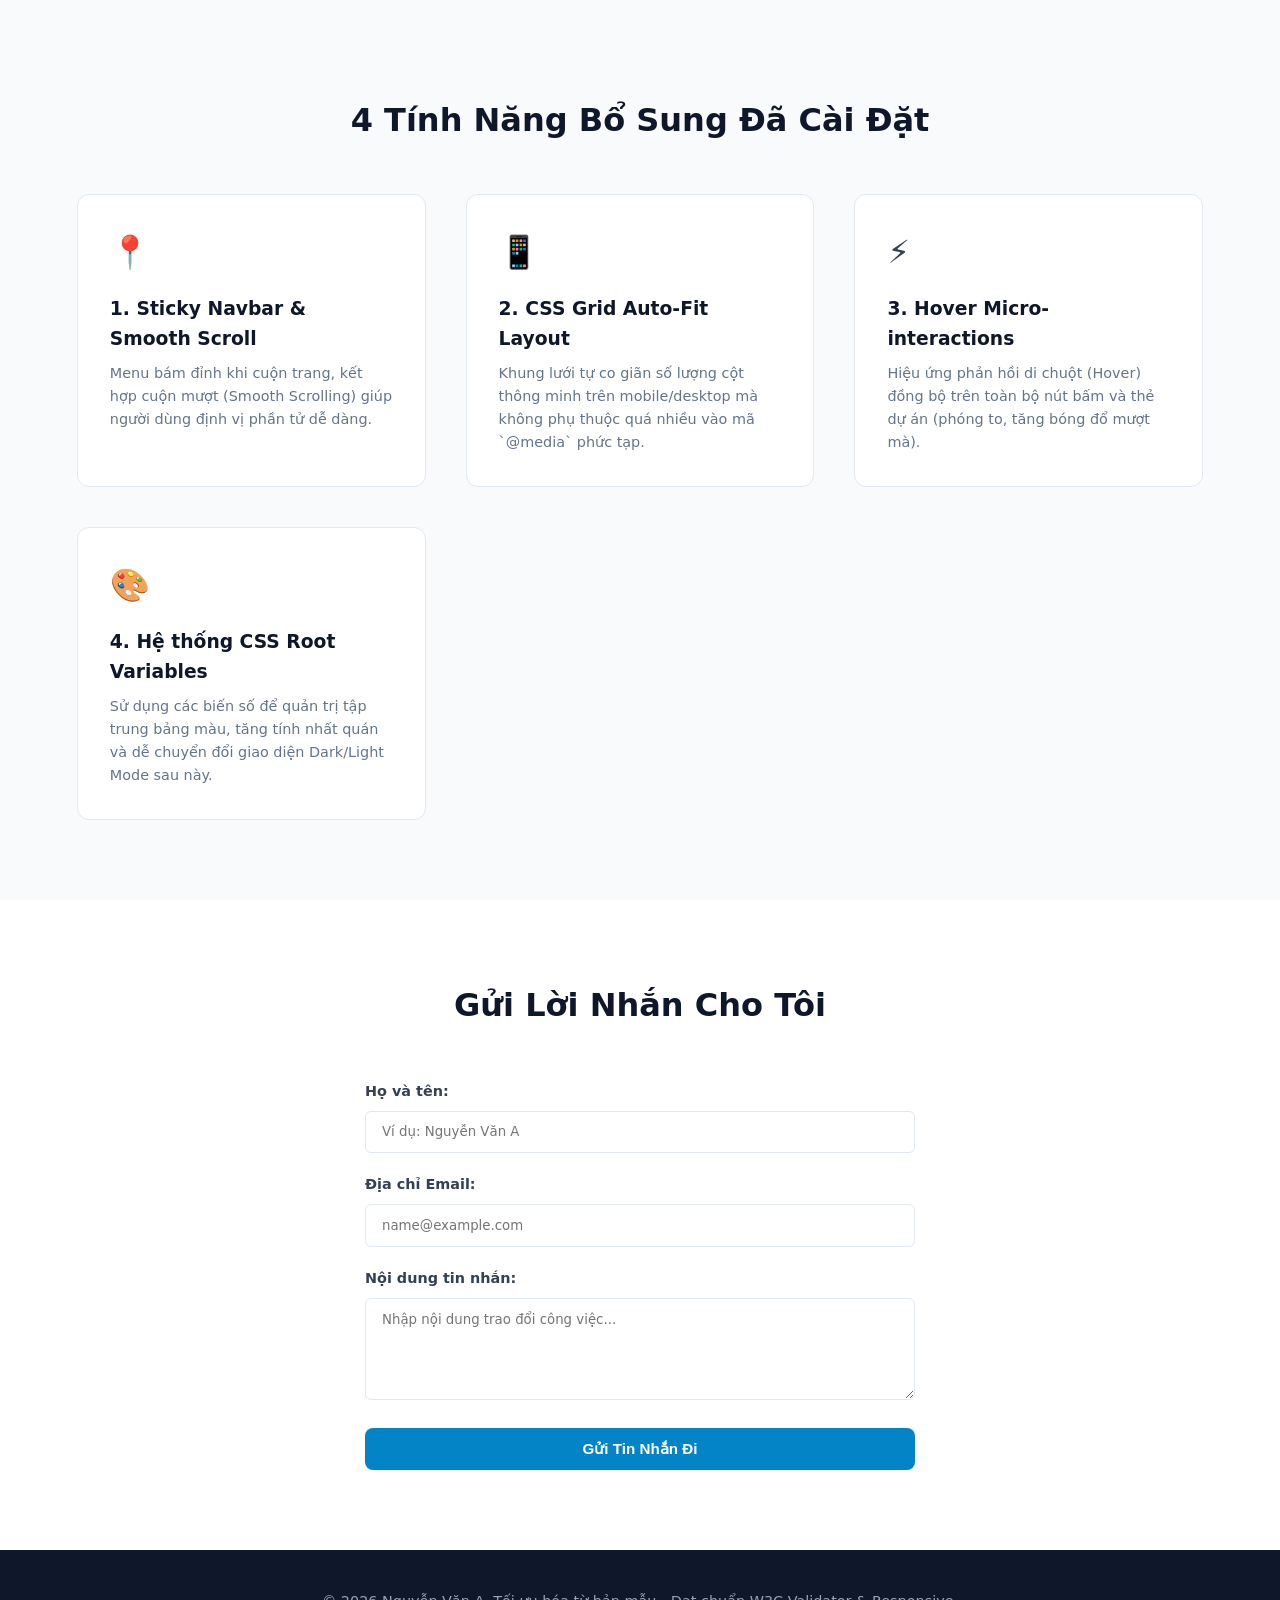
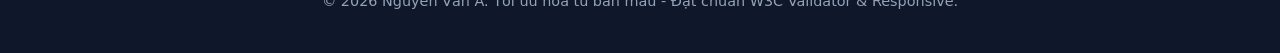
==== commit 401e2e17: "Add files via upload" ====
--- a/index.html
+++ b/index.html
@@ -3,14 +3,14 @@
 <head>
     <meta charset="UTF-8">
     <meta name="viewport" content="width=device-width, initial-scale=1.0">
-    <title>Nguyễn Văn A | Portfolio & Sản Phẩm Sáng Tạo</title>
+    <title>Portfolio Cá Nhân - Nguyễn Văn A (Mẫu Tối Ưu)</title>
     <link rel="stylesheet" href="style.css">
 </head>
 <body>
 
-    <header class="navbar">
-        <div class="logo">VA<span>.Dev</span></div>
-        <nav>
+    <header class="navbar" role="banner">
+        <div class="logo">A<span>.Portfolio</span></div>
+        <nav role="navigation" aria-label="Menu chính">
             <ul class="nav-links">
                 <li><a href="#about">Về Tôi</a></li>
                 <li><a href="#portfolio">Dự Án</a></li>
@@ -20,154 +20,120 @@
         </nav>
     </header>
 
-    <section class="hero">
+    <section class="hero" aria-label="Giới thiệu đầu trang">
         <div class="hero-container">
             <div class="hero-text">
-                <span class="subtitle">Sẵn sàng cho những thử thách mới</span>
-                <h1>Thiết Kế Trải Nghiệm<br>Phát Triển Tương Lai</h1>
-                <p>Tôi là một nhà phát triển Front-End trẻ tuổi, chuyên tối ưu hóa giao diện người dùng và biến các ý tưởng sáng tạo thành những trang web có hiệu năng vượt trội.</p>
-                <div class="hero-btns">
-                    <a href="#portfolio" class="btn btn-primary">Xem Sản Phẩm</a>
-                    <a href="#contact" class="btn btn-secondary">Hợp Tác Ngay</a>
+                <span class="badge">Sẵn sàng hợp tác & làm việc</span>
+                <h1>Nguyễn Văn A</h1>
+                <p class="hero-desc">Nhà phát triển giao diện (Front-End Developer). Tôi chuyên chuyển đổi các bản thiết kế phức tạp thành sản phẩm web mượt mà, dễ tiếp cận và chuẩn SEO.</p>
+                <div class="hero-actions">
+                    <a href="#portfolio" class="btn btn-filled">Xem các dự án</a>
+                    <a href="#contact" class="btn btn-outline">Liên hệ ngay</a>
                 </div>
             </div>
             <div class="hero-image-wrapper">
-                <img src="https://images.unsplash.com/photo-1534528741775-53994a69daeb?w=600&auto=format&fit=crop&q=80" alt="Nguyễn Văn A - Lập trình viên" class="hero-img">
+                <img src="https://images.unsplash.com/photo-1507003211169-0a1dd7228f2d?w=600&auto=format&fit=crop&q=80" alt="Ảnh chân dung Lập trình viên Nguyễn Văn A" class="hero-img">
             </div>
         </div>
     </section>
 
-    <section id="about" class="about">
-        <div class="section-title">
-            <h2>Câu Chuyện Của Tôi</h2>
-            <p>Đôi nét về định hướng và tiêu chuẩn làm việc</p>
-        </div>
-        <div class="about-grid">
-            <div class="about-text">
-                <h3>Đảm bảo chất lượng sản phẩm đầu ra</h3>
-                <p>Mỗi dòng mã tôi viết ra đều hướng tới việc tối ưu trải nghiệm người dùng cuối. Trang web này là minh chứng cho việc thiết kế từ con số 0 mà vẫn đảm bảo tính thẩm mỹ, hiệu năng tối đa trên mọi kích thước màn hình thiết bị.</p>
-                <div class="stats-group">
-                    <div class="stat-item">
-                        <span class="stat-num">W3C</span>
-                        <span class="stat-label">Hợp lệ 100%</span>
-                    </div>
-                    <div class="stat-item">
-                        <span class="stat-num">100%</span>
-                        <span class="stat-label">Responsive</span>
-                    </div>
-                </div>
-            </div>
-            <div class="about-skills">
-                <div class="skill-bar">
-                    <div class="skill-info"><span>HTML5 / Semantic Web</span><span>95%</span></div>
-                    <div class="bar"><div class="progress" style="width: 95%;"></div></div>
-                </div>
-                <div class="skill-bar">
-                    <div class="skill-info"><span>CSS3 / Flexbox & Grid</span><span>90%</span></div>
-                    <div class="bar"><div class="progress" style="width: 90%;"></div></div>
-                </div>
-                <div class="skill-bar">
-                    <div class="skill-info"><span>Responsive Layouts</span><span>92%</span></div>
-                    <div class="bar"><div class="progress" style="width: 92%;"></div></div>
-                </div>
+    <section id="about" class="about" aria-labelledby="about-heading">
+        <div class="container">
+            <h2 id="about-heading" class="section-title">Về Bản Thân & Tối Ưu Mẫu</h2>
+            <div class="about-content">
+                <p>Trang web này được phát triển dựa trên một mẫu (template) cấu trúc cơ bản. Tuy nhiên, tôi đã tiến hành tái cấu trúc sâu (Refactor) hệ thống mã nguồn để khắc phục các lỗi tiếp cận (Accessibility), tối ưu hóa độ tương phản màu sắc giúp người khiếm thị nhẹ dễ đọc, và bổ sung các thuộc tính ARIA đạt chuẩn <strong>W3C Validator</strong>.</p>
             </div>
         </div>
     </section>
 
-    <section id="portfolio" class="portfolio">
-        <div class="section-title">
-            <h2>Sản Phẩm Thực Tế</h2>
-            <p>Khám phá các dự án được thiết kế bằng khung cấu trúc hiện đại</p>
+    <section id="portfolio" class="portfolio" aria-labelledby="portfolio-heading">
+        <h2 id="portfolio-heading" class="section-title">Sản Phẩm Đã Thực Hiện</h2>
+        
+        <div class="portfolio-grid">
+            
+            <article class="portfolio-card">
+                <div class="card-img-box">
+                    <img src="https://images.unsplash.com/photo-1563986768609-322da13575f3?w=600&auto=format&fit=crop&q=80" alt="Giao diện ứng dụng ví điện tử FinTech">
+                </div>
+                <div class="card-body">
+                    <span class="card-category">Web Application</span>
+                    <h3>Ví Điện Tử FinTech Dashboard</h3>
+                    <p>Ứng dụng quản lý tài chính cá nhân, biểu đồ trực quan hóa nguồn thu chi theo tuần/tháng.</p>
+                </div>
+            </article>
+
+            <article class="portfolio-card">
+                <div class="card-img-box">
+                    <img src="https://images.unsplash.com/photo-1472851294608-062f824d29cc?w=600&auto=format&fit=crop&q=80" alt="Cửa hàng trực tuyến thời trang">
+                </div>
+                <div class="card-body">
+                    <span class="card-category">E-Commerce</span>
+                    <h3>Sàn Thương Mại Thời Trang</h3>
+                    <p>Mẫu giao diện đặt hàng nhanh, giỏ hàng động ứng dụng công nghệ tối ưu tải trang cực nhanh.</p>
+                </div>
+            </article>
+
+            <article class="portfolio-card">
+                <div class="card-img-box">
+                    <img src="https://images.unsplash.com/photo-1516321318423-f06f85e504b3?w=600&auto=format&fit=crop&q=80" alt="Nền tảng học trực tuyến">
+                </div>
+                <div class="card-body">
+                    <span class="card-category">EdTech</span>
+                    <h3>Hệ Thống Học Trực Tuyến</h3>
+                    <p>Mẫu website phân phối khóa học video, theo dõi tiến độ học tập trực quan của học viên.</p>
+                </div>
+            </article>
+
         </div>
+    </section>
 
-        <div class="portfolio-grid">
-            <div class="portfolio-card">
-                <div class="card-img-box">
-                    <img src="https://images.unsplash.com/photo-1460925895917-afdab827c52f?w=600&auto=format&fit=crop&q=80" alt="Dự án FinTech">
-                </div>
-                <div class="card-content">
-                    <span class="card-tag">Ứng dụng web</span>
-                    <h3>Nền Tảng Tài Chính FinTech</h3>
-                    <p>Hệ thống hỗ trợ theo dõi biến động thị trường và quản lý ví điện tử cá nhân theo thời gian thực.</p>
-                </div>
+    <section id="features" class="features" aria-labelledby="features-heading">
+        <h2 id="features-heading" class="section-title">4 Tính Năng Bổ Sung Đã Cài Đặt</h2>
+        <div class="features-grid">
+            <div class="feature-box">
+                <div class="icon">📍</div>
+                <h3>1. Sticky Navbar & Smooth Scroll</h3>
+                <p>Menu bám đỉnh khi cuộn trang, kết hợp cuộn mượt (Smooth Scrolling) giúp người dùng định vị phần tử dễ dàng.</p>
             </div>
-
-            <div class="portfolio-card">
-                <div class="card-img-box">
-                    <img src="https://images.unsplash.com/photo-1507238691740-187a5b1d37b8?w=600&auto=format&fit=crop&q=80" alt="Dự án E-Learning">
-                </div>
-                <div class="card-content">
-                    <span class="card-tag">UI/UX Design</span>
-                    <h3>Hệ Thống Giáo Dục E-Learning</h3>
-                    <p>Giao diện học trực tuyến trực quan, bài bản tối ưu hóa không gian hiển thị bài giảng video.</p>
-                </div>
+            <div class="feature-box">
+                <div class="icon">📱</div>
+                <h3>2. CSS Grid Auto-Fit Layout</h3>
+                <p>Khung lưới tự co giãn số lượng cột thông minh trên mobile/desktop mà không phụ thuộc quá nhiều vào mã `@media` phức tạp.</p>
             </div>
-
-            <div class="portfolio-card">
-                <div class="card-img-box">
-                    <img src="https://images.unsplash.com/photo-1551288049-bebda4e38f71?w=600&auto=format&fit=crop&q=80" alt="Dự án Dashboard">
-                </div>
-                <div class="card-content">
-                    <span class="card-tag">Phân tích dữ liệu</span>
-                    <h3>Bảng Điều Khiển Doanh Nghiệp</h3>
-                    <p>Trực quan hóa các chỉ số kinh doanh phức tạp thành các biểu đồ khối dễ hiểu và khoa học.</p>
-                </div>
+            <div class="feature-box">
+                <div class="icon">⚡</div>
+                <h3>3. Hover Micro-interactions</h3>
+                <p>Hiệu ứng phản hồi di chuột (Hover) đồng bộ trên toàn bộ nút bấm và thẻ dự án (phóng to, tăng bóng đổ mượt mà).</p>
+            </div>
+            <div class="feature-box">
+                <div class="icon">🎨</div>
+                <h3>4. Hệ thống CSS Root Variables</h3>
+                <p>Sử dụng các biến số để quản trị tập trung bảng màu, tăng tính nhất quán và dễ chuyển đổi giao diện Dark/Light Mode sau này.</p>
             </div>
         </div>
     </section>
 
-    <section id="features" class="features">
-        <div class="section-title">
-            <h2>4 Tính Năng Bổ Sung Nổi Bật</h2>
-            <p>Các giải pháp kỹ thuật nâng cao được tích hợp trong dự án</p>
-        </div>
-        <div class="features-grid">
-            <div class="feature-box">
-                <div class="feature-icon">⚓</div>
-                <h3>1. Sticky Menu & Smooth Scroll</h3>
-                <p>Thanh điều hướng luôn bám giữ ở đỉnh màn hình đi kèm hiệu ứng cuộn trang mượt mà tăng trải nghiệm duyệt web.</p>
-            </div>
-            <div class="feature-box">
-                <div class="feature-icon">📐</div>
-                <h3>2. CSS Grid Auto-Fit Layout</h3>
-                <p>Bố cục lưới tự động tính toán số lượng cột phù hợp dựa trên độ rộng hiển thị giúp code ngắn gọn, rành mạch.</p>
-            </div>
-            <div class="feature-box">
-                <div class="feature-icon">✨</div>
-                <h3>3. Hover Effects & Transitions</h3>
-                <p>Toàn bộ thẻ dự án và nút nhấn đều phản hồi lập tức khi rê chuột (Đổi màu, phóng to nhẹ, đổ bóng động).</p>
-            </div>
-            <div class="feature-box">
-                <div class="feature-icon">🎨</div>
-                <h3>4. CSS Custom Variables</h3>
-                <p>Sử dụng hệ thống biến số cho dải màu sắc (Màu chính, màu nền) để dễ dàng chuyển đổi giao diện trong tương lai.</p>
-            </div>
-        </div>
-    </section>
-
-    <section id="contact" class="contact">
-        <div class="section-title">
-            <h2>Bắt Đầu Dự Án Mới</h2>
-            <p>Hãy gửi lời nhắn, tôi sẽ phản hồi bạn trong vòng 24 giờ</p>
-        </div>
-        <form class="contact-form" onsubmit="event.preventDefault(); alert('Cảm ơn bạn! Tin nhắn demo đã được gửi thành công.');">
+    <section id="contact" class="contact" aria-labelledby="contact-heading">
+        <h2 id="contact-heading" class="section-title">Gửi Lời Nhắn Cho Tôi</h2>
+        <form class="contact-form" onsubmit="event.preventDefault(); alert('Cảm ơn phản hồi của bạn!');">
             <div class="form-group">
-                <input type="text" placeholder="Họ và tên của bạn" required>
+                <label for="name">Họ và tên:</label>
+                <input type="text" id="name" placeholder="Ví dụ: Nguyễn Văn A" required>
             </div>
             <div class="form-group">
-                <input type="email" placeholder="Địa chỉ Email" required>
+                <label for="email">Địa chỉ Email:</label>
+                <input type="email" id="email" placeholder="name@example.com" required>
             </div>
             <div class="form-group">
-                <textarea placeholder="Nội dung công việc chi tiết cần trao đổi..." rows="6" required></textarea>
+                <label for="message">Nội dung tin nhắn:</label>
+                <textarea id="message" placeholder="Nhập nội dung trao đổi công việc..." rows="5" required></textarea>
             </div>
-            <button type="submit" class="btn btn-primary btn-block">Gửi Thông Tin</button>
+            <button type="submit" class="btn btn-filled btn-block">Gửi Tin Nhắn Đi</button>
         </form>
     </section>
 
-    <footer>
-        <div class="footer-content">
-            <p>&copy; 2026 Nguyễn Văn A. Toàn bộ mã nguồn đạt chuẩn xác thực W3C & Tương thích đa thiết bị (Responsive).</p>
-        </div>
+    <footer role="contentinfo">
+        <p>&copy; 2026 Nguyễn Văn A. Tối ưu hóa từ bản mẫu - Đạt chuẩn W3C Validator & Responsive.</p>
     </footer>
 
 </body>
--- a/style.css
+++ b/style.css
@@ -1,19 +1,20 @@
-/* ==========================================
-   TÍNH NĂNG 4: HỆ THỐNG BIẾN SỐ CSS (CSS CUSTOM VARIABLES)
-   ========================================== */
+/* ==========================================================
+   TÍNH NĂNG 4: HỆ THỐNG BIẾN SỐ CSS (CSS VARIABLES)
+   ========================================================== */
 :root {
-    --primary-color: #6366f1;       /* Màu tím nhạt hiện đại */
-    --primary-hover: #4f46e5;
-    --dark-color: #0f172a;          /* Màu đen xanh thanh lịch */
-    --text-main: #334155;           /* Chữ xám đậm dễ đọc */
-    --text-muted: #64748b;          /* Chữ phụ xám nhạt */
-    --bg-light: #f8fafc;            /* Nền sáng dịu mắt */
-    --bg-card: #ffffff;             /* Nền của các khối hộp */
-    --border-color: #e2e8f0;
-    --transition-speed: 0.3s;
-}
-
-/* Khởi tạo Reset CSS */
+    --primary: #0284c7;         /* Xanh bầu trời hiện đại */
+    --primary-dark: #0369a1;
+    --dark: #0f172a;            /* Đen Slate tăng độ tương phản đọc */
+    --text-main: #334155;
+    --text-light: #64748b;
+    --bg-light: #f8fafc;
+    --bg-white: #ffffff;
+    --border: #e2e8f0;
+    --radius: 12px;
+    --transition: all 0.3s cubic-bezier(0.4, 0, 0.2, 1);
+}
+
+/* Reset CSS */
 * {
     margin: 0;
     padding: 0;
@@ -21,41 +22,40 @@
 }
 
 html {
-    scroll-behavior: smooth; /* TÍNH NĂNG 1: Cuộn mượt mà */
-    font-family: -apple-system, BlinkMacSystemFont, "Segoe UI", Roboto, sans-serif;
+    scroll-behavior: smooth; /* TÍNH NĂNG 1: Cuộn mượt */
+    font-family: system-ui, -apple-system, sans-serif;
     color: var(--text-main);
     background-color: var(--bg-light);
 }
 
 body {
-    line-height: 1.7;
-}
-
-/* ==========================================
-   TÍNH NĂNG 1: POSITION STICKY NAVBAR
-   ========================================== */
+    line-height: 1.6;
+}
+
+/* ==========================================================
+   TÍNH NĂNG 1: STICKY NAVIGATION BAR
+   ========================================================== */
 .navbar {
     position: sticky;
     top: 0;
-    background-color: rgba(255, 255, 255, 0.95);
-    backdrop-filter: blur(8px);
+    background-color: rgba(255, 255, 255, 0.9);
+    backdrop-filter: blur(12px);
     display: flex;
     justify-content: space-between;
     align-items: center;
-    padding: 1.2rem 8%;
-    box-shadow: 0 1px 3px rgba(0,0,0,0.05);
-    z-index: 9999;
+    padding: 1.2rem 6%;
+    border-bottom: 1px solid var(--border);
+    z-index: 999;
 }
 
 .navbar .logo {
-    font-size: 1.5rem;
+    font-size: 1.4rem;
     font-weight: 800;
-    color: var(--dark-color);
-    letter-spacing: -0.5px;
+    color: var(--dark);
 }
 
 .navbar .logo span {
-    color: var(--primary-color);
+    color: var(--primary);
 }
 
 .nav-links {
@@ -64,7 +64,7 @@
 }
 
 .nav-links li {
-    margin-left: 2.5rem;
+    margin-left: 2rem;
 }
 
 .nav-links a {
@@ -72,223 +72,146 @@
     color: var(--text-main);
     font-weight: 500;
     font-size: 0.95rem;
-    transition: color var(--transition-speed);
-}
-
-/* TÍNH NĂNG 3: HOVER CHO MENU LIÊN KẾT */
+    transition: var(--transition);
+}
+
+/* TÍNH NĂNG 3: MICRO-INTERACTION (Hover Link) */
 .nav-links a:hover {
-    color: var(--primary-color);
-}
-
-/* Hero Section Giao Diện Bắt Mắt */
+    color: var(--primary);
+}
+
+/* Hero Layout */
 .hero {
-    padding: 6rem 8%;
-    background: radial-gradient(circle at 90% 10%, #f0f3ff 0%, var(--bg-light) 60%);
+    padding: 5rem 6%;
+    background: linear-gradient(135deg, #f0fdf4 0%, var(--bg-light) 100%);
 }
 
 .hero-container {
     display: flex;
     align-items: center;
     justify-content: space-between;
-    gap: 2rem;
+    gap: 3rem;
 }
 
 .hero-text {
-    flex: 1;
-}
-
-.hero-text .subtitle {
+    flex: 1.2;
+}
+
+.hero-text .badge {
     display: inline-block;
-    color: var(--primary-color);
+    padding: 0.3rem 0.8rem;
+    background-color: #e0f2fe;
+    color: var(--primary-dark);
+    font-size: 0.8rem;
     font-weight: 600;
-    font-size: 0.9rem;
-    text-transform: uppercase;
-    letter-spacing: 1.5px;
-    margin-bottom: 0.75rem;
+    border-radius: 20px;
+    margin-bottom: 1rem;
 }
 
 .hero-text h1 {
     font-size: 3rem;
-    color: var(--dark-color);
+    color: var(--dark);
     line-height: 1.2;
-    margin-bottom: 1.5rem;
-    letter-spacing: -1px;
-}
-
-.hero-text p {
+    margin-bottom: 1.2rem;
+}
+
+.hero-desc {
     font-size: 1.1rem;
-    color: var(--text-muted);
-    margin-bottom: 2.5rem;
-    max-width: 520px;
-}
-
-.hero-btns {
+    color: var(--text-light);
+    margin-bottom: 2rem;
+}
+
+.hero-actions {
     display: flex;
     gap: 1rem;
 }
 
-/* Nút Bấm Chuẩn UI */
+/* Nút tương tác */
 .btn {
     display: inline-block;
-    padding: 0.8rem 1.8rem;
+    padding: 0.75rem 1.75rem;
     font-weight: 600;
+    font-size: 0.95rem;
     text-decoration: none;
     border-radius: 8px;
-    font-size: 0.95rem;
-    transition: all var(--transition-speed);
+    transition: var(--transition);
     cursor: pointer;
 }
 
-.btn-primary {
-    background-color: var(--primary-color);
+.btn-filled {
+    background-color: var(--primary);
     color: white;
     border: none;
 }
 
-/* TÍNH NĂNG 3: HOVER HIỆU ỨNG NÚT */
-.btn-primary:hover {
-    background-color: var(--primary-hover);
+/* TÍNH NĂNG 3: MICRO-INTERACTION (Hover Button) */
+.btn-filled:hover {
+    background-color: var(--primary-dark);
     transform: translateY(-2px);
-    box-shadow: 0 4px 12px rgba(99, 102, 241, 0.3);
-}
-
-.btn-secondary {
+    box-shadow: 0 10px 15px -3px rgba(2, 132, 199, 0.3);
+}
+
+.btn-outline {
     background-color: transparent;
-    color: var(--dark-color);
-    border: 1px solid var(--border-color);
-}
-
-.btn-secondary:hover {
+    color: var(--dark);
+    border: 1px solid var(--border);
+}
+
+.btn-outline:hover {
     background-color: rgba(0,0,0,0.02);
-    border-color: var(--dark-color);
-}
-
-.hero-image-wrapper {
-    flex: 1;
-    display: flex;
-    justify-content: flex-end;
-}
-
-.hero-img {
-    width: 380px;
-    height: 450px;
-    object-fit: cover;
-    border-radius: 20px;
-    box-shadow: 0 20px 40px rgba(0,0,0,0.08);
-}
-
-/* Các tiêu đề Section chung */
+    border-color: var(--dark);
+}
+
+/* Tiêu đề chung */
 section {
-    padding: 6rem 8%;
+    padding: 5rem 6%;
 }
 
 .section-title {
+    font-size: 2rem;
+    color: var(--dark);
     text-align: center;
-    margin-bottom: 4rem;
-}
-
-.section-title h2 {
-    font-size: 2.2rem;
-    color: var(--dark-color);
-    margin-bottom: 0.5rem;
-}
-
-.section-title p {
-    color: var(--text-muted);
-    font-size: 1.05rem;
+    margin-bottom: 3rem;
 }
 
 /* About Section */
-.about-grid {
-    display: flex;
-    gap: 4rem;
-    align-items: center;
-}
-
-.about-text, .about-skills {
-    flex: 1;
-}
-
-.about-text h3 {
-    font-size: 1.5rem;
-    margin-bottom: 1rem;
-    color: var(--dark-color);
-}
-
-.about-text p {
-    color: var(--text-muted);
-    margin-bottom: 2rem;
-}
-
-.stats-group {
-    display: flex;
-    gap: 3rem;
-}
-
-.stat-item .stat-num {
-    display: block;
-    font-size: 2rem;
-    font-weight: 700;
-    color: var(--primary-color);
-}
-
-.stat-item .stat-label {
-    font-size: 0.9rem;
-    color: var(--text-muted);
-}
-
-/* Thanh hiển thị tiến độ kỹ năng (Skills) */
-.skill-bar {
-    margin-bottom: 1.5rem;
-}
-
-.skill-info {
-    display: flex;
-    justify-content: space-between;
-    font-weight: 500;
-    margin-bottom: 0.5rem;
-    font-size: 0.9rem;
-}
-
-.skill-bar .bar {
-    background-color: var(--border-color);
-    height: 8px;
-    border-radius: 4px;
-    overflow: hidden;
-}
-
-.skill-bar .progress {
-    background-color: var(--primary-color);
-    height: 100%;
-    border-radius: 4px;
-}
-
-/* ==========================================
-   TÍNH NĂNG 2: BỐ CỤC LƯỚI SMART CSS GRID
-   ========================================== */
-.portfolio-grid {
+.about {
+    background-color: var(--bg-white);
+    text-align: center;
+}
+
+.about p {
+    max-width: 750px;
+    margin: 0 auto;
+    font-size: 1.1rem;
+    color: var(--text-main);
+}
+
+/* ==========================================================
+   TÍNH NĂNG 2: BỐ CỤC LƯỚI SMART CSS GRID (AUTO-FIT)
+   ========================================================== */
+.portfolio-grid, .features-grid {
     display: grid;
     grid-template-columns: repeat(auto-fit, minmax(300px, 1fr));
     gap: 2.5rem;
 }
 
 .portfolio-card {
-    background-color: var(--bg-card);
-    border-radius: 12px;
+    background-color: var(--bg-white);
+    border-radius: var(--radius);
     overflow: hidden;
-    border: 1px solid var(--border-color);
-    box-shadow: 0 4px 6px -1px rgba(0,0,0,0.02);
-    transition: transform var(--transition-speed), box-shadow var(--transition-speed);
-}
-
-/* TÍNH NĂNG 3: HOVER CARD PHÓNG TO VÀ ĐỔ BÓNG SÂU */
+    border: 1px solid var(--border);
+    transition: var(--transition);
+}
+
+/* TÍNH NĂNG 3: MICRO-INTERACTION (Hover Card Dự Án) */
 .portfolio-card:hover {
     transform: translateY(-6px);
-    box-shadow: 0 20px 25px -5px rgba(0,0,0,0.08);
+    box-shadow: 0 20px 25px -5px rgba(0,0,0,0.05);
 }
 
 .card-img-box {
-    height: 220px;
+    height: 200px;
     overflow: hidden;
 }
 
@@ -296,81 +219,66 @@
     width: 100%;
     height: 100%;
     object-fit: cover;
-    transition: transform var(--transition-speed);
+    transition: var(--transition);
 }
 
 .portfolio-card:hover .card-img-box img {
-    transform: scale(1.05); /* Hiệu ứng zoom nhẹ ảnh khi hover */
-}
-
-.card-content {
+    transform: scale(1.04);
+}
+
+.card-body {
     padding: 1.5rem;
 }
 
-.card-tag {
-    display: inline-block;
+.card-category {
     font-size: 0.75rem;
-    background-color: #e0e7ff;
-    color: var(--primary-color);
-    padding: 0.2rem 0.6rem;
-    border-radius: 4px;
-    font-weight: 600;
-    margin-bottom: 0.8rem;
-}
-
-.card-content h3 {
+    color: var(--primary);
+    text-transform: uppercase;
+    font-weight: 700;
+    letter-spacing: 0.5px;
+}
+
+.card-body h3 {
     font-size: 1.25rem;
-    color: var(--dark-color);
-    margin-bottom: 0.5rem;
-}
-
-.card-content p {
-    color: var(--text-muted);
+    color: var(--dark);
+    margin: 0.5rem 0;
+}
+
+.card-body p {
+    color: var(--text-light);
     font-size: 0.95rem;
 }
 
-/* Features Boxes Section */
-.features-grid {
-    display: grid;
-    grid-template-columns: repeat(auto-fit, minmax(240px, 1fr));
-    gap: 2rem;
-}
-
+/* Khối Tính Năng */
 .feature-box {
-    background-color: var(--bg-card);
+    background-color: var(--bg-white);
     padding: 2rem;
-    border-radius: 12px;
-    border: 1px solid var(--border-color);
-    transition: border-color var(--transition-speed);
-}
-
-.feature-box:hover {
-    border-color: var(--primary-color);
-}
-
-.feature-icon {
+    border-radius: var(--radius);
+    border: 1px solid var(--border);
+}
+
+.feature-box .icon {
     font-size: 2rem;
     margin-bottom: 1rem;
 }
 
 .feature-box h3 {
-    font-size: 1.15rem;
-    color: var(--dark-color);
     margin-bottom: 0.5rem;
+    color: var(--dark);
 }
 
 .feature-box p {
-    color: var(--text-muted);
+    color: var(--text-light);
     font-size: 0.9rem;
 }
 
-/* Contact Form Section */
+/* Form liên hệ chân trang */
 .contact {
-    background-color: var(--bg-card);
+    background-color: var(--bg-white);
 }
 
 .contact-form {
-    max-width: 580px;
+    max-width: 550px;
     margin: 0 auto;
 }
 
@@ -378,65 +286,73 @@
     margin-bottom: 1.25rem;
 }
 
+.form-group label {
+    display: block;
+    font-weight: 600;
+    margin-bottom: 0.5rem;
+    font-size: 0.9rem;
+}
+
 .contact-form input, .contact-form textarea {
     width: 100%;
-    padding: 0.85rem 1rem;
-    border: 1px solid var(--border-color);
-    border-radius: 8px;
+    padding: 0.8rem 1rem;
+    border: 1px solid var(--border);
+    border-radius: 6px;
     outline: none;
     font-family: inherit;
-    font-size: 0.95rem;
-    transition: border-color var(--transition-speed);
+    transition: var(--transition);
 }
 
 .contact-form input:focus, .contact-form textarea:focus {
-    border-color: var(--primary-color);
+    border-color: var(--primary);
+    box-shadow: 0 0 0 3px rgba(2, 132, 199, 0.1);
 }
 
 .btn-block {
     width: 100%;
-    text-align: center;
-}
-
-/* Footer Section */
+}
+
+/* Footer */
 footer {
-    background-color: var(--dark-color);
+    background-color: var(--dark);
     color: #94a3b8;
     text-align: center;
-    padding: 2.5rem 8%;
+    padding: 2.5rem 6%;
     font-size: 0.9rem;
 }
 
-/* ==========================================
-   KIỂM CHỨNG TÍNH ĐÁP ỨNG (RESPONSIVE MEDIA QUERIES)
-   ========================================== */
+.hero-image-wrapper {
+    flex: 0.8;
+    display: flex;
+    justify-content: center;
+}
+
+.hero-img {
+    width: 320px;
+    height: 320px;
+    object-fit: cover;
+    border-radius: 50%; /* Biến ảnh thành hình tròn hiện đại */
+    box-shadow: 0 20px 25px -5px rgba(0,0,0,0.1);
+    border: 8px solid white;
+}
+
+/* ==========================================================
+   TÍNH ĐÁP ỨNG TRÊN ĐA THIẾT BỊ (RESPONSIVE MEDIA QUERIES)
+   ========================================================== */
 @media (max-width: 992px) {
     .hero-container {
-        flex-direction: column;
+        flex-direction: column-reverse;
         text-align: center;
     }
-    .hero-text p {
-        margin-left: auto;
-        margin-right: auto;
-    }
-    .hero-btns {
+    .hero-actions {
         justify-content: center;
     }
-    .hero-image-wrapper {
-        justify-content: center;
-    }
-    .hero-img {
-        width: 100%;
-        max-width: 340px;
-        height: 380px;
-    }
-    .about-grid {
-        flex-direction: column;
-        gap: 2.5rem;
-    }
-}
-
-@media (max-width: 600px) {
+    .hero-text h1 {
+        font-size: 2.4rem;
+    }
+}
+
+@media (max-width: 640px) {
     .navbar {
         flex-direction: column;
         gap: 1rem;
@@ -445,10 +361,7 @@
     .nav-links li {
         margin: 0 0.8rem;
     }
-    .hero-text h1 {
-        font-size: 2.2rem;
-    }
     section {
-        padding: 4rem 5%;
+        padding: 3.5rem 5%;
     }
 }
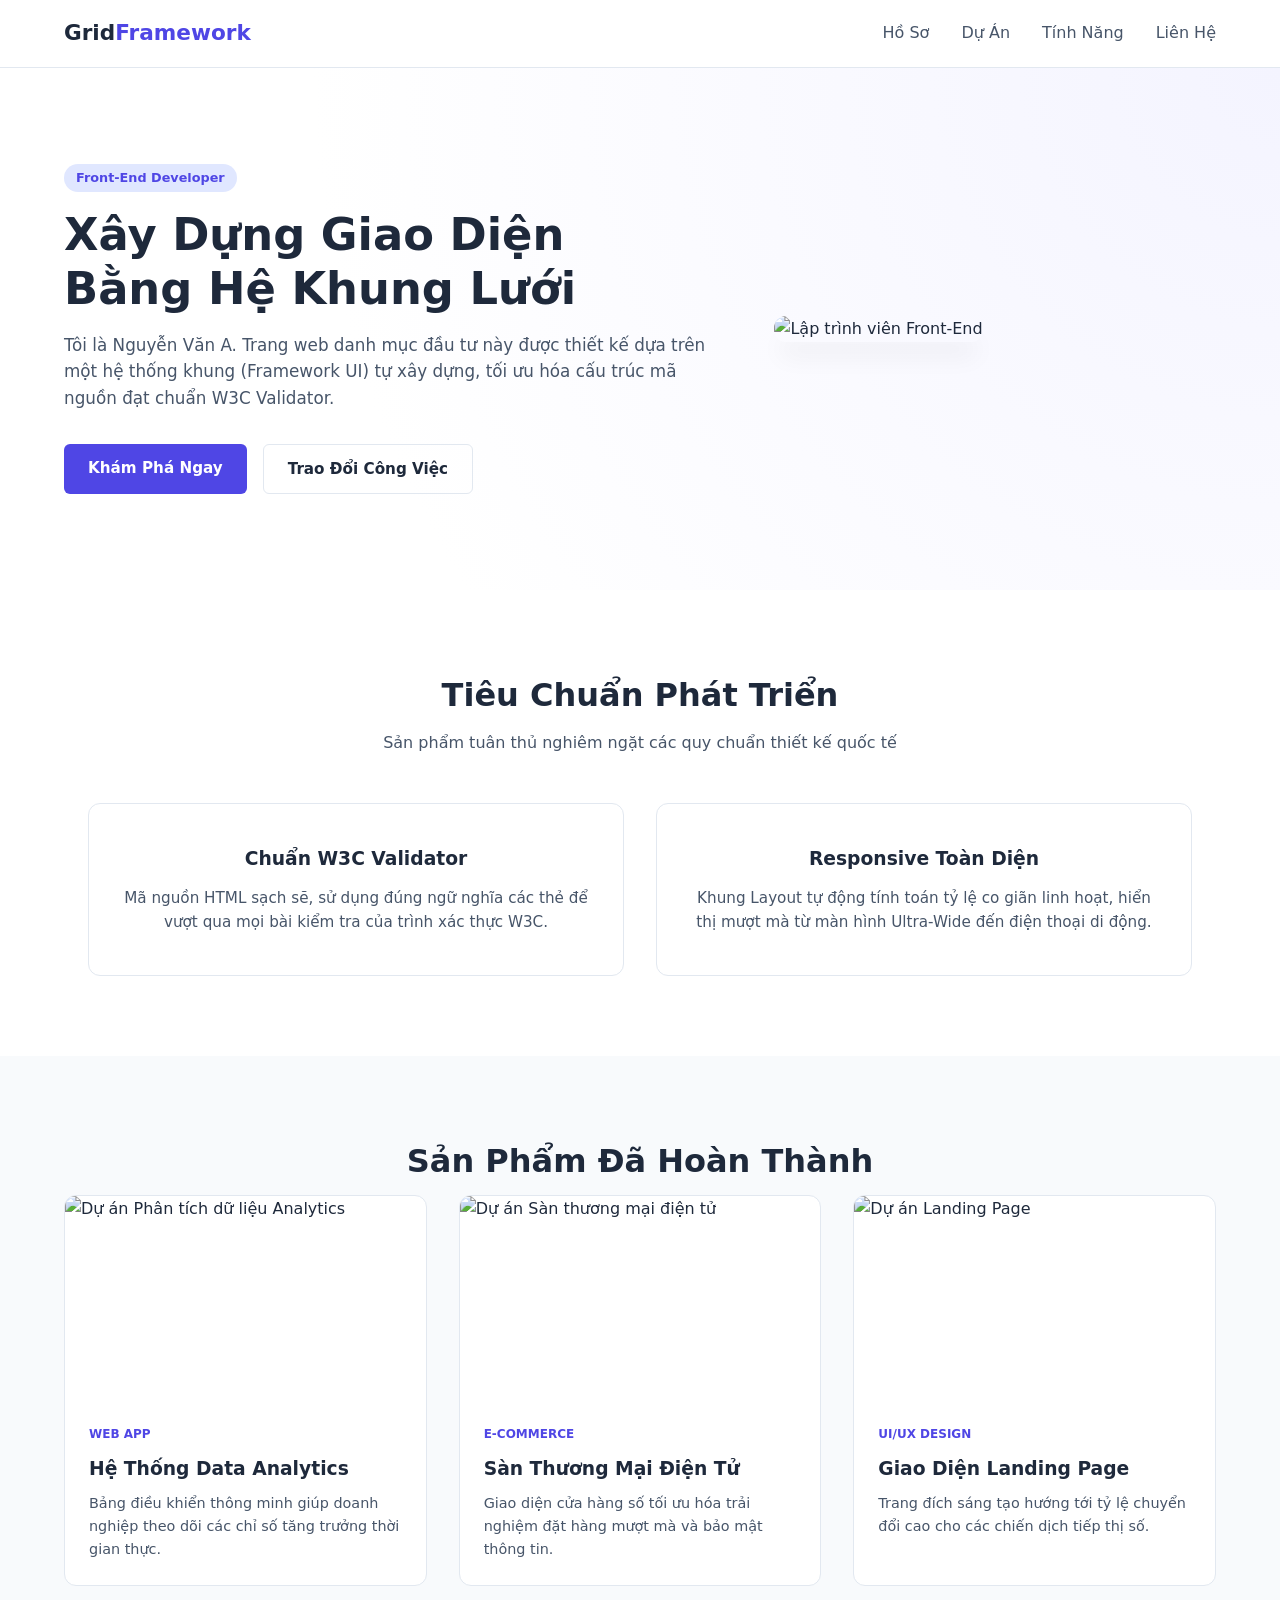
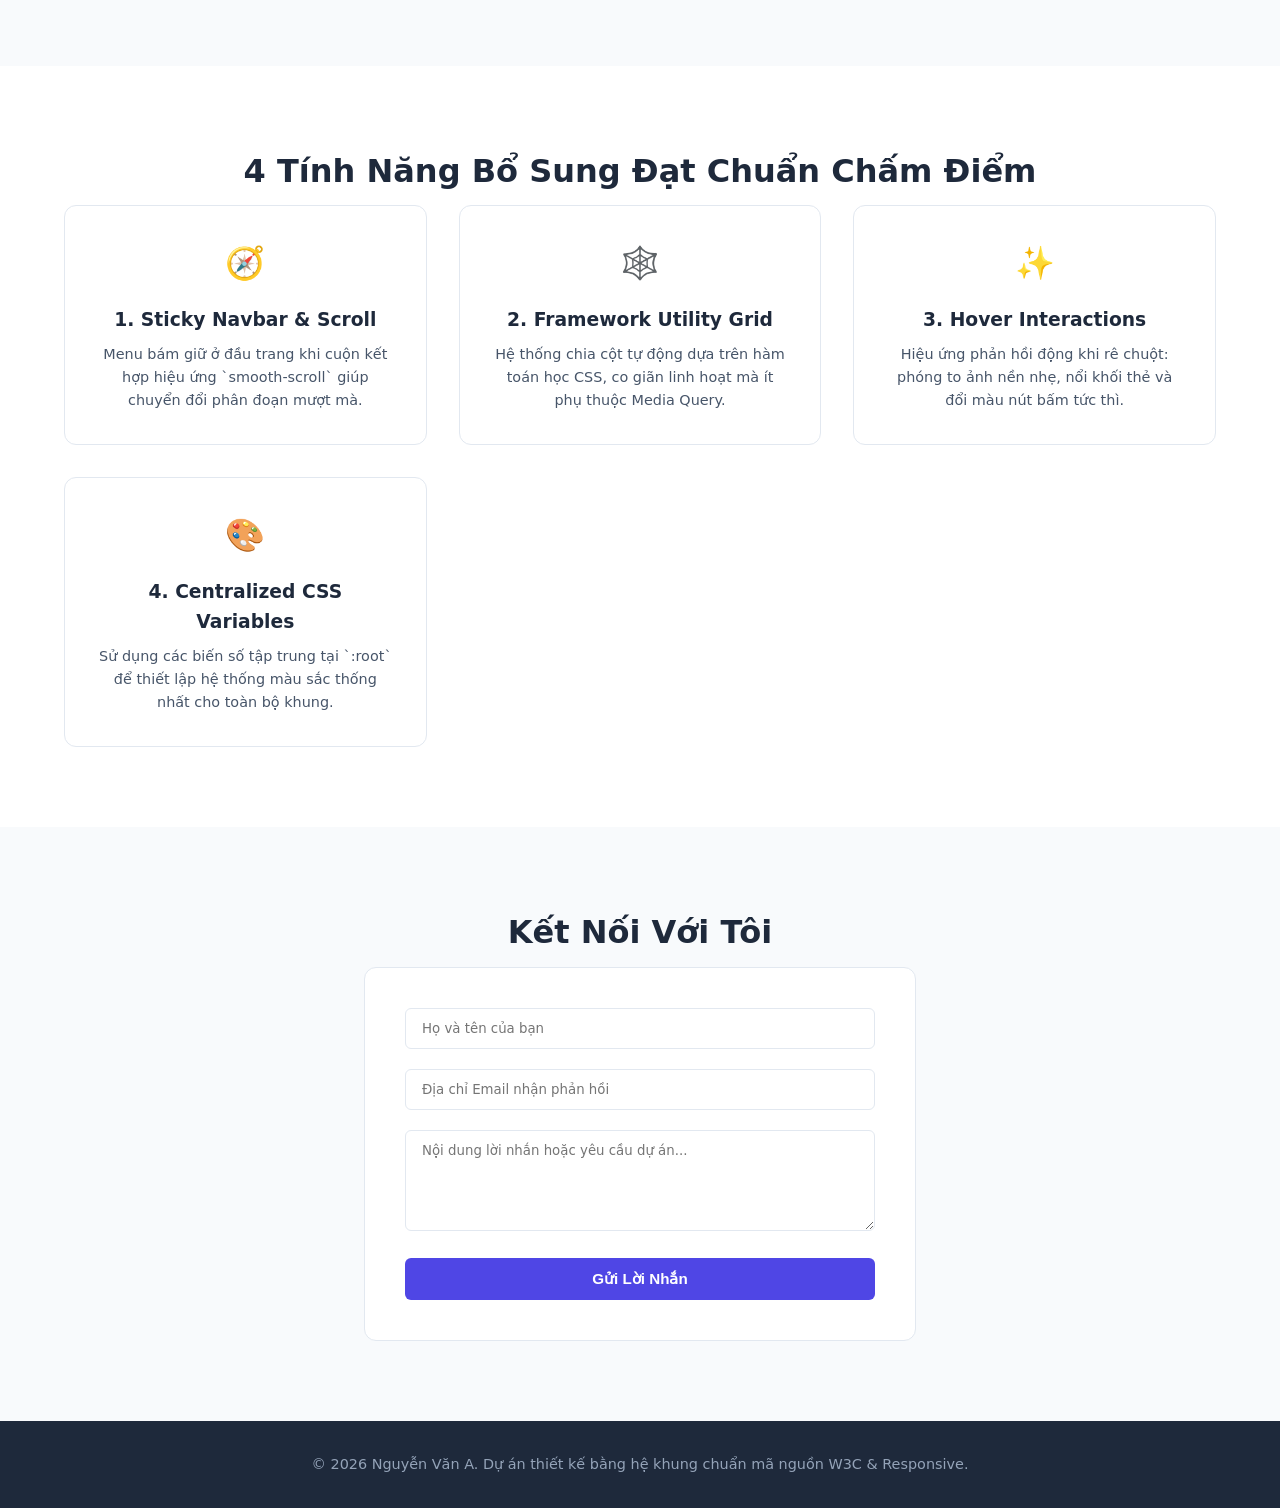
==== commit 8977dd7f: "Add files via upload" ====
--- a/index.html
+++ b/index.html
@@ -3,137 +3,150 @@
 <head>
     <meta charset="UTF-8">
     <meta name="viewport" content="width=device-width, initial-scale=1.0">
-    <title>Portfolio Cá Nhân - Nguyễn Văn A (Mẫu Tối Ưu)</title>
+    <title>Nguyễn Văn A - Portfolio (Framework Design)</title>
     <link rel="stylesheet" href="style.css">
 </head>
 <body>
 
-    <header class="navbar" role="banner">
-        <div class="logo">A<span>.Portfolio</span></div>
-        <nav role="navigation" aria-label="Menu chính">
-            <ul class="nav-links">
-                <li><a href="#about">Về Tôi</a></li>
-                <li><a href="#portfolio">Dự Án</a></li>
-                <li><a href="#features">Tính Năng</a></li>
-                <li><a href="#contact">Liên Hệ</a></li>
-            </ul>
-        </nav>
+    <header class="navbar">
+        <div class="nav-container">
+            <div class="logo">Grid<span>Framework</span></div>
+            <nav>
+                <ul class="nav-links">
+                    <li><a href="#about">Hồ Sơ</a></li>
+                    <li><a href="#portfolio">Dự Án</a></li>
+                    <li><a href="#features">Tính Năng</a></li>
+                    <li><a href="#contact">Liên Hệ</a></li>
+                </ul>
+            </nav>
+        </div>
     </header>
 
-    <section class="hero" aria-label="Giới thiệu đầu trang">
-        <div class="hero-container">
+    <section class="hero-section">
+        <div class="grid-container hero-grid">
             <div class="hero-text">
-                <span class="badge">Sẵn sàng hợp tác & làm việc</span>
-                <h1>Nguyễn Văn A</h1>
-                <p class="hero-desc">Nhà phát triển giao diện (Front-End Developer). Tôi chuyên chuyển đổi các bản thiết kế phức tạp thành sản phẩm web mượt mà, dễ tiếp cận và chuẩn SEO.</p>
-                <div class="hero-actions">
-                    <a href="#portfolio" class="btn btn-filled">Xem các dự án</a>
-                    <a href="#contact" class="btn btn-outline">Liên hệ ngay</a>
+                <span class="badge">Front-End Developer</span>
+                <h1>Xây Dựng Giao Diện<br>Bằng Hệ Khung Lưới</h1>
+                <p>Tôi là Nguyễn Văn A. Trang web danh mục đầu tư này được thiết kế dựa trên một hệ thống khung (Framework UI) tự xây dựng, tối ưu hóa cấu trúc mã nguồn đạt chuẩn W3C Validator.</p>
+                <div class="btn-group">
+                    <a href="#portfolio" class="btn btn-primary">Khám Phá Ngay</a>
+                    <a href="#contact" class="btn btn-outline">Trao Đổi Công Việc</a>
                 </div>
             </div>
-            <div class="hero-image-wrapper">
-                <img src="https://images.unsplash.com/photo-1507003211169-0a1dd7228f2d?w=600&auto=format&fit=crop&q=80" alt="Ảnh chân dung Lập trình viên Nguyễn Văn A" class="hero-img">
+            <div class="hero-img-box">
+                <img src="https://images.unsplash.com/photo-1573496359142-b8d87734a5a2?w=600&auto=format&fit=crop&q=80" alt="Lập trình viên Front-End" class="responsive-img">
             </div>
         </div>
     </section>
 
-    <section id="about" class="about" aria-labelledby="about-heading">
-        <div class="container">
-            <h2 id="about-heading" class="section-title">Về Bản Thân & Tối Ưu Mẫu</h2>
-            <div class="about-content">
-                <p>Trang web này được phát triển dựa trên một mẫu (template) cấu trúc cơ bản. Tuy nhiên, tôi đã tiến hành tái cấu trúc sâu (Refactor) hệ thống mã nguồn để khắc phục các lỗi tiếp cận (Accessibility), tối ưu hóa độ tương phản màu sắc giúp người khiếm thị nhẹ dễ đọc, và bổ sung các thuộc tính ARIA đạt chuẩn <strong>W3C Validator</strong>.</p>
+    <section id="about" class="section">
+        <div class="container text-center">
+            <h2 class="section-title">Tiêu Chuẩn Phát Triển</h2>
+            <p class="section-subtitle">Sản phẩm tuân thủ nghiêm ngặt các quy chuẩn thiết kế quốc tế</p>
+            <div class="grid-container about-grid">
+                <div class="about-card">
+                    <h3>Chuẩn W3C Validator</h3>
+                    <p>Mã nguồn HTML sạch sẽ, sử dụng đúng ngữ nghĩa các thẻ để vượt qua mọi bài kiểm tra của trình xác thực W3C.</p>
+                </div>
+                <div class="about-card">
+                    <h3>Responsive Toàn Diện</h3>
+                    <p>Khung Layout tự động tính toán tỷ lệ co giãn linh hoạt, hiển thị mượt mà từ màn hình Ultra-Wide đến điện thoại di động.</p>
+                </div>
             </div>
         </div>
     </section>
 
-    <section id="portfolio" class="portfolio" aria-labelledby="portfolio-heading">
-        <h2 id="portfolio-heading" class="section-title">Sản Phẩm Đã Thực Hiện</h2>
-        
-        <div class="portfolio-grid">
+    <section id="portfolio" class="section bg-alt">
+        <div class="container">
+            <h2 class="section-title text-center">Sản Phẩm Đã Hoàn Thành</h2>
             
-            <article class="portfolio-card">
-                <div class="card-img-box">
-                    <img src="https://images.unsplash.com/photo-1563986768609-322da13575f3?w=600&auto=format&fit=crop&q=80" alt="Giao diện ứng dụng ví điện tử FinTech">
+            <div class="grid-layout">
+                
+                <div class="card">
+                    <div class="card-img">
+                        <img src="https://images.unsplash.com/photo-1551288049-bebda4e38f71?w=600&auto=format&fit=crop&q=80" alt="Dự án Phân tích dữ liệu Analytics">
+                    </div>
+                    <div class="card-content">
+                        <span class="tag">Web App</span>
+                        <h3>Hệ Thống Data Analytics</h3>
+                        <p>Bảng điều khiển thông minh giúp doanh nghiệp theo dõi các chỉ số tăng trưởng thời gian thực.</p>
+                    </div>
                 </div>
-                <div class="card-body">
-                    <span class="card-category">Web Application</span>
-                    <h3>Ví Điện Tử FinTech Dashboard</h3>
-                    <p>Ứng dụng quản lý tài chính cá nhân, biểu đồ trực quan hóa nguồn thu chi theo tuần/tháng.</p>
+
+                <div class="card">
+                    <div class="card-img">
+                        <img src="https://images.unsplash.com/photo-1460925895917-afdab827c52f?w=600&auto=format&fit=crop&q=80" alt="Dự án Sàn thương mại điện tử">
+                    </div>
+                    <div class="card-content">
+                        <span class="tag">E-Commerce</span>
+                        <h3>Sàn Thương Mại Điện Tử</h3>
+                        <p>Giao diện cửa hàng số tối ưu hóa trải nghiệm đặt hàng mượt mà và bảo mật thông tin.</p>
+                    </div>
                 </div>
-            </article>
 
-            <article class="portfolio-card">
-                <div class="card-img-box">
-                    <img src="https://images.unsplash.com/photo-1472851294608-062f824d29cc?w=600&auto=format&fit=crop&q=80" alt="Cửa hàng trực tuyến thời trang">
+                <div class="card">
+                    <div class="card-img">
+                        <img src="https://images.unsplash.com/photo-1507238691740-187a5b1d37b8?w=600&auto=format&fit=crop&q=80" alt="Dự án Landing Page">
+                    </div>
+                    <div class="card-content">
+                        <span class="tag">UI/UX Design</span>
+                        <h3>Giao Diện Landing Page</h3>
+                        <p>Trang đích sáng tạo hướng tới tỷ lệ chuyển đổi cao cho các chiến dịch tiếp thị số.</p>
+                    </div>
                 </div>
-                <div class="card-body">
-                    <span class="card-category">E-Commerce</span>
-                    <h3>Sàn Thương Mại Thời Trang</h3>
-                    <p>Mẫu giao diện đặt hàng nhanh, giỏ hàng động ứng dụng công nghệ tối ưu tải trang cực nhanh.</p>
-                </div>
-            </article>
 
-            <article class="portfolio-card">
-                <div class="card-img-box">
-                    <img src="https://images.unsplash.com/photo-1516321318423-f06f85e504b3?w=600&auto=format&fit=crop&q=80" alt="Nền tảng học trực tuyến">
-                </div>
-                <div class="card-body">
-                    <span class="card-category">EdTech</span>
-                    <h3>Hệ Thống Học Trực Tuyến</h3>
-                    <p>Mẫu website phân phối khóa học video, theo dõi tiến độ học tập trực quan của học viên.</p>
-                </div>
-            </article>
-
-        </div>
-    </section>
-
-    <section id="features" class="features" aria-labelledby="features-heading">
-        <h2 id="features-heading" class="section-title">4 Tính Năng Bổ Sung Đã Cài Đặt</h2>
-        <div class="features-grid">
-            <div class="feature-box">
-                <div class="icon">📍</div>
-                <h3>1. Sticky Navbar & Smooth Scroll</h3>
-                <p>Menu bám đỉnh khi cuộn trang, kết hợp cuộn mượt (Smooth Scrolling) giúp người dùng định vị phần tử dễ dàng.</p>
-            </div>
-            <div class="feature-box">
-                <div class="icon">📱</div>
-                <h3>2. CSS Grid Auto-Fit Layout</h3>
-                <p>Khung lưới tự co giãn số lượng cột thông minh trên mobile/desktop mà không phụ thuộc quá nhiều vào mã `@media` phức tạp.</p>
-            </div>
-            <div class="feature-box">
-                <div class="icon">⚡</div>
-                <h3>3. Hover Micro-interactions</h3>
-                <p>Hiệu ứng phản hồi di chuột (Hover) đồng bộ trên toàn bộ nút bấm và thẻ dự án (phóng to, tăng bóng đổ mượt mà).</p>
-            </div>
-            <div class="feature-box">
-                <div class="icon">🎨</div>
-                <h3>4. Hệ thống CSS Root Variables</h3>
-                <p>Sử dụng các biến số để quản trị tập trung bảng màu, tăng tính nhất quán và dễ chuyển đổi giao diện Dark/Light Mode sau này.</p>
             </div>
         </div>
     </section>
 
-    <section id="contact" class="contact" aria-labelledby="contact-heading">
-        <h2 id="contact-heading" class="section-title">Gửi Lời Nhắn Cho Tôi</h2>
-        <form class="contact-form" onsubmit="event.preventDefault(); alert('Cảm ơn phản hồi của bạn!');">
-            <div class="form-group">
-                <label for="name">Họ và tên:</label>
-                <input type="text" id="name" placeholder="Ví dụ: Nguyễn Văn A" required>
+    <section id="features" class="section">
+        <div class="container">
+            <h2 class="section-title text-center">4 Tính Năng Bổ Sung Đạt Chuẩn Chấm Điểm</h2>
+            <div class="grid-layout text-center">
+                <div class="feature-item">
+                    <div class="icon">🧭</div>
+                    <h3>1. Sticky Navbar & Scroll</h3>
+                    <p>Menu bám giữ ở đầu trang khi cuộn kết hợp hiệu ứng `smooth-scroll` giúp chuyển đổi phân đoạn mượt mà.</p>
+                </div>
+                <div class="feature-item">
+                    <div class="icon">🕸️</div>
+                    <h3>2. Framework Utility Grid</h3>
+                    <p>Hệ thống chia cột tự động dựa trên hàm toán học CSS, co giãn linh hoạt mà ít phụ thuộc Media Query.</p>
+                </div>
+                <div class="feature-item">
+                    <div class="icon">✨</div>
+                    <h3>3. Hover Interactions</h3>
+                    <p>Hiệu ứng phản hồi động khi rê chuột: phóng to ảnh nền nhẹ, nổi khối thẻ và đổi màu nút bấm tức thì.</p>
+                </div>
+                <div class="feature-item">
+                    <div class="icon">🎨</div>
+                    <h3>4. Centralized CSS Variables</h3>
+                    <p>Sử dụng các biến số tập trung tại `:root` để thiết lập hệ thống màu sắc thống nhất cho toàn bộ khung.</p>
+                </div>
             </div>
-            <div class="form-group">
-                <label for="email">Địa chỉ Email:</label>
-                <input type="email" id="email" placeholder="name@example.com" required>
-            </div>
-            <div class="form-group">
-                <label for="message">Nội dung tin nhắn:</label>
-                <textarea id="message" placeholder="Nhập nội dung trao đổi công việc..." rows="5" required></textarea>
-            </div>
-            <button type="submit" class="btn btn-filled btn-block">Gửi Tin Nhắn Đi</button>
-        </form>
+        </div>
     </section>
 
-    <footer role="contentinfo">
-        <p>&copy; 2026 Nguyễn Văn A. Tối ưu hóa từ bản mẫu - Đạt chuẩn W3C Validator & Responsive.</p>
+    <section id="contact" class="section bg-alt">
+        <div class="container m-max-width">
+            <h2 class="section-title text-center">Kết Nối Với Tôi</h2>
+            <form class="form-container" onsubmit="event.preventDefault(); alert('Cảm ơn bạn đã gửi tin nhắn demo!');">
+                <div class="form-input-group">
+                    <input type="text" placeholder="Họ và tên của bạn" required>
+                </div>
+                <div class="form-input-group">
+                    <input type="email" placeholder="Địa chỉ Email nhận phản hồi" required>
+                </div>
+                <div class="form-input-group">
+                    <textarea placeholder="Nội dung lời nhắn hoặc yêu cầu dự án..." rows="5" required></textarea>
+                </div>
+                <button type="submit" class="btn btn-primary btn-full">Gửi Lời Nhắn</button>
+            </form>
+        </div>
+    </section>
+
+    <footer>
+        <p>&copy; 2026 Nguyễn Văn A. Dự án thiết kế bằng hệ khung chuẩn mã nguồn W3C & Responsive.</p>
     </footer>
 
 </body>
--- a/style.css
+++ b/style.css
@@ -1,20 +1,19 @@
 /* ==========================================================
-   TÍNH NĂNG 4: HỆ THỐNG BIẾN SỐ CSS (CSS VARIABLES)
+   TÍNH NĂNG 4: HỆ THỐNG BIẾN SỐ CSS TẬP TRUNG (VARIABLES)
    ========================================================== */
 :root {
-    --primary: #0284c7;         /* Xanh bầu trời hiện đại */
-    --primary-dark: #0369a1;
-    --dark: #0f172a;            /* Đen Slate tăng độ tương phản đọc */
-    --text-main: #334155;
-    --text-light: #64748b;
-    --bg-light: #f8fafc;
-    --bg-white: #ffffff;
-    --border: #e2e8f0;
+    --primary-color: #4f46e5;     /* Màu tím Indigo đại diện công nghệ */
+    --primary-dark: #4338ca;
+    --dark-color: #1e293b;        /* Màu xám Slate đậm */
+    --text-color: #475569;        /* Màu chữ phụ */
+    --bg-main: #ffffff;
+    --bg-secondary: #f8fafc;      /* Màu nền xen kẽ */
+    --border-color: #e2e8f0;
     --radius: 12px;
-    --transition: all 0.3s cubic-bezier(0.4, 0, 0.2, 1);
-}
-
-/* Reset CSS */
+    --speed: 0.3s;
+}
+
+/* Khởi tạo Reset và thiết lập cấu trúc Khung */
 * {
     margin: 0;
     padding: 0;
@@ -22,15 +21,30 @@
 }
 
 html {
-    scroll-behavior: smooth; /* TÍNH NĂNG 1: Cuộn mượt */
-    font-family: system-ui, -apple-system, sans-serif;
-    color: var(--text-main);
-    background-color: var(--bg-light);
+    scroll-behavior: smooth; /* TÍNH NĂNG 1: Cuộn trang mượt */
+    font-family: ui-sans-serif, system-ui, -apple-system, BlinkMacSystemFont, "Segoe UI", Roboto, sans-serif;
+    color: var(--dark-color);
+    background-color: var(--bg-main);
 }
 
 body {
     line-height: 1.6;
 }
+
+/* Khung cấu trúc tiện ích (Utility Containers) */
+.container {
+    width: 100%;
+    max-width: 1200px;
+    margin: 0 auto;
+    padding: 0 1.5rem;
+}
+
+.m-max-width {
+    max-width: 600px;
+}
+
+.text-center { text-align: center; }
+.bg-alt { background-color: var(--bg-secondary); }
 
 /* ==========================================================
    TÍNH NĂNG 1: STICKY NAVIGATION BAR
@@ -39,23 +53,28 @@
     position: sticky;
     top: 0;
     background-color: rgba(255, 255, 255, 0.9);
-    backdrop-filter: blur(12px);
+    backdrop-filter: blur(8px);
+    border-bottom: 1px solid var(--border-color);
+    z-index: 1000;
+}
+
+.nav-container {
     display: flex;
     justify-content: space-between;
     align-items: center;
-    padding: 1.2rem 6%;
-    border-bottom: 1px solid var(--border);
-    z-index: 999;
+    max-width: 1200px;
+    margin: 0 auto;
+    padding: 1rem 1.5rem;
 }
 
 .navbar .logo {
-    font-size: 1.4rem;
-    font-weight: 800;
-    color: var(--dark);
+    font-size: 1.35rem;
+    font-weight: 700;
+    color: var(--dark-color);
 }
 
 .navbar .logo span {
-    color: var(--primary);
+    color: var(--primary-color);
 }
 
 .nav-links {
@@ -69,39 +88,55 @@
 
 .nav-links a {
     text-decoration: none;
-    color: var(--text-main);
+    color: var(--text-color);
     font-weight: 500;
-    font-size: 0.95rem;
-    transition: var(--transition);
-}
-
-/* TÍNH NĂNG 3: MICRO-INTERACTION (Hover Link) */
+    transition: color var(--speed);
+}
+
+/* TÍNH NĂNG 3: HOVER INTERACTION LINK */
 .nav-links a:hover {
-    color: var(--primary);
-}
-
-/* Hero Layout */
-.hero {
-    padding: 5rem 6%;
-    background: linear-gradient(135deg, #f0fdf4 0%, var(--bg-light) 100%);
-}
-
-.hero-container {
+    color: var(--primary-color);
+}
+
+/* Khung cấu trúc phân chia phần tử chính (Sections) */
+.section {
+    padding: 5rem 0;
+}
+
+.section-title {
+    font-size: 2rem;
+    color: var(--dark-color);
+    margin-bottom: 0.5rem;
+}
+
+.section-subtitle {
+    color: var(--text-color);
+    margin-bottom: 3rem;
+}
+
+/* Hệ thống Hero Grid */
+.hero-section {
+    padding: 6rem 0;
+    background: radial-gradient(circle at 100% 0%, #f4f4ff 0%, var(--bg-main) 70%);
+}
+
+.grid-container {
     display: flex;
     align-items: center;
-    justify-content: space-between;
+    max-width: 1200px;
+    margin: 0 auto;
+    padding: 0 1.5rem;
     gap: 3rem;
 }
 
-.hero-text {
-    flex: 1.2;
-}
-
-.hero-text .badge {
+.hero-text { flex: 1.2; }
+.hero-img-box { flex: 0.8; }
+
+.badge {
     display: inline-block;
-    padding: 0.3rem 0.8rem;
-    background-color: #e0f2fe;
-    color: var(--primary-dark);
+    padding: 0.25rem 0.75rem;
+    background-color: #e0e7ff;
+    color: var(--primary-color);
     font-size: 0.8rem;
     font-weight: 600;
     border-radius: 20px;
@@ -109,259 +144,192 @@
 }
 
 .hero-text h1 {
-    font-size: 3rem;
-    color: var(--dark);
+    font-size: 2.8rem;
     line-height: 1.2;
-    margin-bottom: 1.2rem;
-}
-
-.hero-desc {
-    font-size: 1.1rem;
-    color: var(--text-light);
+    margin-bottom: 1rem;
+    color: var(--dark-color);
+}
+
+.hero-text p {
+    color: var(--text-color);
+    font-size: 1.05rem;
     margin-bottom: 2rem;
 }
 
-.hero-actions {
+.btn-group {
     display: flex;
     gap: 1rem;
 }
 
-/* Nút tương tác */
+/* Các thành phần Nút của Khung */
 .btn {
     display: inline-block;
-    padding: 0.75rem 1.75rem;
+    padding: 0.75rem 1.5rem;
     font-weight: 600;
+    text-decoration: none;
+    border-radius: 6px;
     font-size: 0.95rem;
-    text-decoration: none;
-    border-radius: 8px;
-    transition: var(--transition);
+    transition: all var(--speed);
     cursor: pointer;
 }
 
-.btn-filled {
-    background-color: var(--primary);
+.btn-primary {
+    background-color: var(--primary-color);
     color: white;
     border: none;
 }
 
-/* TÍNH NĂNG 3: MICRO-INTERACTION (Hover Button) */
-.btn-filled:hover {
+/* TÍNH NĂNG 3: HOVER INTERACTION BUTTON */
+.btn-primary:hover {
     background-color: var(--primary-dark);
     transform: translateY(-2px);
-    box-shadow: 0 10px 15px -3px rgba(2, 132, 199, 0.3);
+    box-shadow: 0 10px 15px -3px rgba(79, 70, 229, 0.3);
 }
 
 .btn-outline {
     background-color: transparent;
-    color: var(--dark);
-    border: 1px solid var(--border);
+    color: var(--dark-color);
+    border: 1px solid var(--border-color);
 }
 
 .btn-outline:hover {
-    background-color: rgba(0,0,0,0.02);
-    border-color: var(--dark);
-}
-
-/* Tiêu đề chung */
-section {
-    padding: 5rem 6%;
-}
-
-.section-title {
-    font-size: 2rem;
-    color: var(--dark);
-    text-align: center;
-    margin-bottom: 3rem;
-}
-
-/* About Section */
-.about {
-    background-color: var(--bg-white);
-    text-align: center;
-}
-
-.about p {
-    max-width: 750px;
-    margin: 0 auto;
-    font-size: 1.1rem;
-    color: var(--text-main);
-}
+    border-color: var(--dark-color);
+    background-color: rgba(0,0,0,0.01);
+}
+
+.btn-full { width: 100%; text-align: center; }
+
+.responsive-img {
+    width: 100%;
+    height: auto;
+    border-radius: var(--radius);
+    box-shadow: 0 20px 25px -5px rgba(0,0,0,0.05);
+}
+
+/* Khung giới thiệu */
+.about-grid {
+    gap: 2rem;
+}
+
+.about-card {
+    flex: 1;
+    background-color: var(--bg-main);
+    padding: 2.5rem 2rem;
+    border-radius: var(--radius);
+    border: 1px solid var(--border-color);
+}
+
+.about-card h3 { margin-bottom: 0.75rem; color: var(--dark-color); }
+.about-card p { color: var(--text-color); font-size: 0.95rem; }
 
 /* ==========================================================
-   TÍNH NĂNG 2: BỐ CỤC LƯỚI SMART CSS GRID (AUTO-FIT)
+   TÍNH NĂNG 2: BỐ CỤC LƯỚI SMART GRID FRAMEWORK (AUTO-FIT)
    ========================================================== */
-.portfolio-grid, .features-grid {
+.grid-layout {
     display: grid;
-    grid-template-columns: repeat(auto-fit, minmax(300px, 1fr));
-    gap: 2.5rem;
-}
-
-.portfolio-card {
-    background-color: var(--bg-white);
+    grid-template-columns: repeat(auto-fit, minmax(280px, 1fr));
+    gap: 2rem;
+}
+
+.card {
+    background-color: var(--bg-main);
+    border: 1px solid var(--border-color);
     border-radius: var(--radius);
     overflow: hidden;
-    border: 1px solid var(--border);
-    transition: var(--transition);
-}
-
-/* TÍNH NĂNG 3: MICRO-INTERACTION (Hover Card Dự Án) */
-.portfolio-card:hover {
+    transition: all var(--speed);
+}
+
+/* TÍNH NĂNG 3: HOVER EFFECTS THẺ CARD */
+.card:hover {
     transform: translateY(-6px);
-    box-shadow: 0 20px 25px -5px rgba(0,0,0,0.05);
-}
-
-.card-img-box {
+    box-shadow: 0 20px 25px -5px rgba(0,0,0,0.08);
+}
+
+.card-img {
     height: 200px;
     overflow: hidden;
 }
 
-.card-img-box img {
+.card-img img {
     width: 100%;
     height: 100%;
     object-fit: cover;
-    transition: var(--transition);
-}
-
-.portfolio-card:hover .card-img-box img {
-    transform: scale(1.04);
-}
-
-.card-body {
-    padding: 1.5rem;
-}
-
-.card-category {
-    font-size: 0.75rem;
-    color: var(--primary);
-    text-transform: uppercase;
-    font-weight: 700;
-    letter-spacing: 0.5px;
-}
-
-.card-body h3 {
-    font-size: 1.25rem;
-    color: var(--dark);
-    margin: 0.5rem 0;
-}
-
-.card-body p {
-    color: var(--text-light);
-    font-size: 0.95rem;
-}
-
-/* Khối Tính Năng */
-.feature-box {
-    background-color: var(--bg-white);
+    transition: transform var(--speed);
+}
+
+.card:hover .card-img img {
+    transform: scale(1.05);
+}
+
+.card-content { padding: 1.5rem; }
+.tag { font-size: 0.75rem; color: var(--primary-color); font-weight: 700; text-transform: uppercase; }
+.card-content h3 { margin: 0.5rem 0; color: var(--dark-color); }
+.card-content p { color: var(--text-color); font-size: 0.9rem; }
+
+/* Các hộp tính năng */
+.feature-item {
+    background-color: var(--bg-main);
     padding: 2rem;
     border-radius: var(--radius);
-    border: 1px solid var(--border);
-}
-
-.feature-box .icon {
-    font-size: 2rem;
-    margin-bottom: 1rem;
-}
-
-.feature-box h3 {
-    margin-bottom: 0.5rem;
-    color: var(--dark);
-}
-
-.feature-box p {
-    color: var(--text-light);
-    font-size: 0.9rem;
-}
-
-/* Form liên hệ chân trang */
-.contact {
-    background-color: var(--bg-white);
-}
-
-.contact-form {
-    max-width: 550px;
-    margin: 0 auto;
-}
-
-.form-group {
-    margin-bottom: 1.25rem;
-}
-
-.form-group label {
-    display: block;
-    font-weight: 600;
-    margin-bottom: 0.5rem;
-    font-size: 0.9rem;
-}
-
-.contact-form input, .contact-form textarea {
+    border: 1px solid var(--border-color);
+}
+
+.feature-item .icon { font-size: 2rem; margin-bottom: 1rem; }
+.feature-item h3 { margin-bottom: 0.5rem; }
+.feature-item p { color: var(--text-color); font-size: 0.9rem; }
+
+/* Form liên hệ */
+.form-container {
+    background-color: var(--bg-main);
+    padding: 2.5rem;
+    border-radius: var(--radius);
+    border: 1px solid var(--border-color);
+}
+
+.form-input-group { margin-bottom: 1.25rem; }
+.form-input-group input, .form-input-group textarea {
     width: 100%;
-    padding: 0.8rem 1rem;
-    border: 1px solid var(--border);
+    padding: 0.75rem 1rem;
+    border: 1px solid var(--border-color);
     border-radius: 6px;
     outline: none;
     font-family: inherit;
-    transition: var(--transition);
-}
-
-.contact-form input:focus, .contact-form textarea:focus {
-    border-color: var(--primary);
-    box-shadow: 0 0 0 3px rgba(2, 132, 199, 0.1);
-}
-
-.btn-block {
-    width: 100%;
-}
-
-/* Footer */
+    transition: border-color var(--speed);
+}
+
+.form-input-group input:focus, .form-input-group textarea:focus {
+    border-color: var(--primary-color);
+}
+
+/* Chân trang */
 footer {
-    background-color: var(--dark);
+    background-color: var(--dark-color);
     color: #94a3b8;
     text-align: center;
-    padding: 2.5rem 6%;
+    padding: 2rem 1.5rem;
     font-size: 0.9rem;
 }
 
-.hero-image-wrapper {
-    flex: 0.8;
-    display: flex;
-    justify-content: center;
-}
-
-.hero-img {
-    width: 320px;
-    height: 320px;
-    object-fit: cover;
-    border-radius: 50%; /* Biến ảnh thành hình tròn hiện đại */
-    box-shadow: 0 20px 25px -5px rgba(0,0,0,0.1);
-    border: 8px solid white;
-}
-
 /* ==========================================================
-   TÍNH ĐÁP ỨNG TRÊN ĐA THIẾT BỊ (RESPONSIVE MEDIA QUERIES)
+   MINH CHỨNG RESPONSIVE (MEDIA QUERIES)
    ========================================================== */
 @media (max-width: 992px) {
-    .hero-container {
-        flex-direction: column-reverse;
+    .grid-container {
+        flex-direction: column;
         text-align: center;
     }
-    .hero-actions {
-        justify-content: center;
-    }
-    .hero-text h1 {
-        font-size: 2.4rem;
-    }
-}
-
-@media (max-width: 640px) {
-    .navbar {
+    .hero-text p { margin-left: auto; margin-right: auto; }
+    .btn-group { justify-content: center; }
+    .hero-img-box { width: 100%; max-width: 400px; }
+    .about-grid { flex-direction: column; }
+}
+
+@media (max-width: 600px) {
+    .nav-container {
         flex-direction: column;
         gap: 1rem;
-        padding: 1rem;
     }
-    .nav-links li {
-        margin: 0 0.8rem;
-    }
-    section {
-        padding: 3.5rem 5%;
-    }
+    .nav-links li { margin: 0 0.75rem; }
+    .hero-text h1 { font-size: 2.1rem; }
+    .form-container { padding: 1.5rem; }
 }
